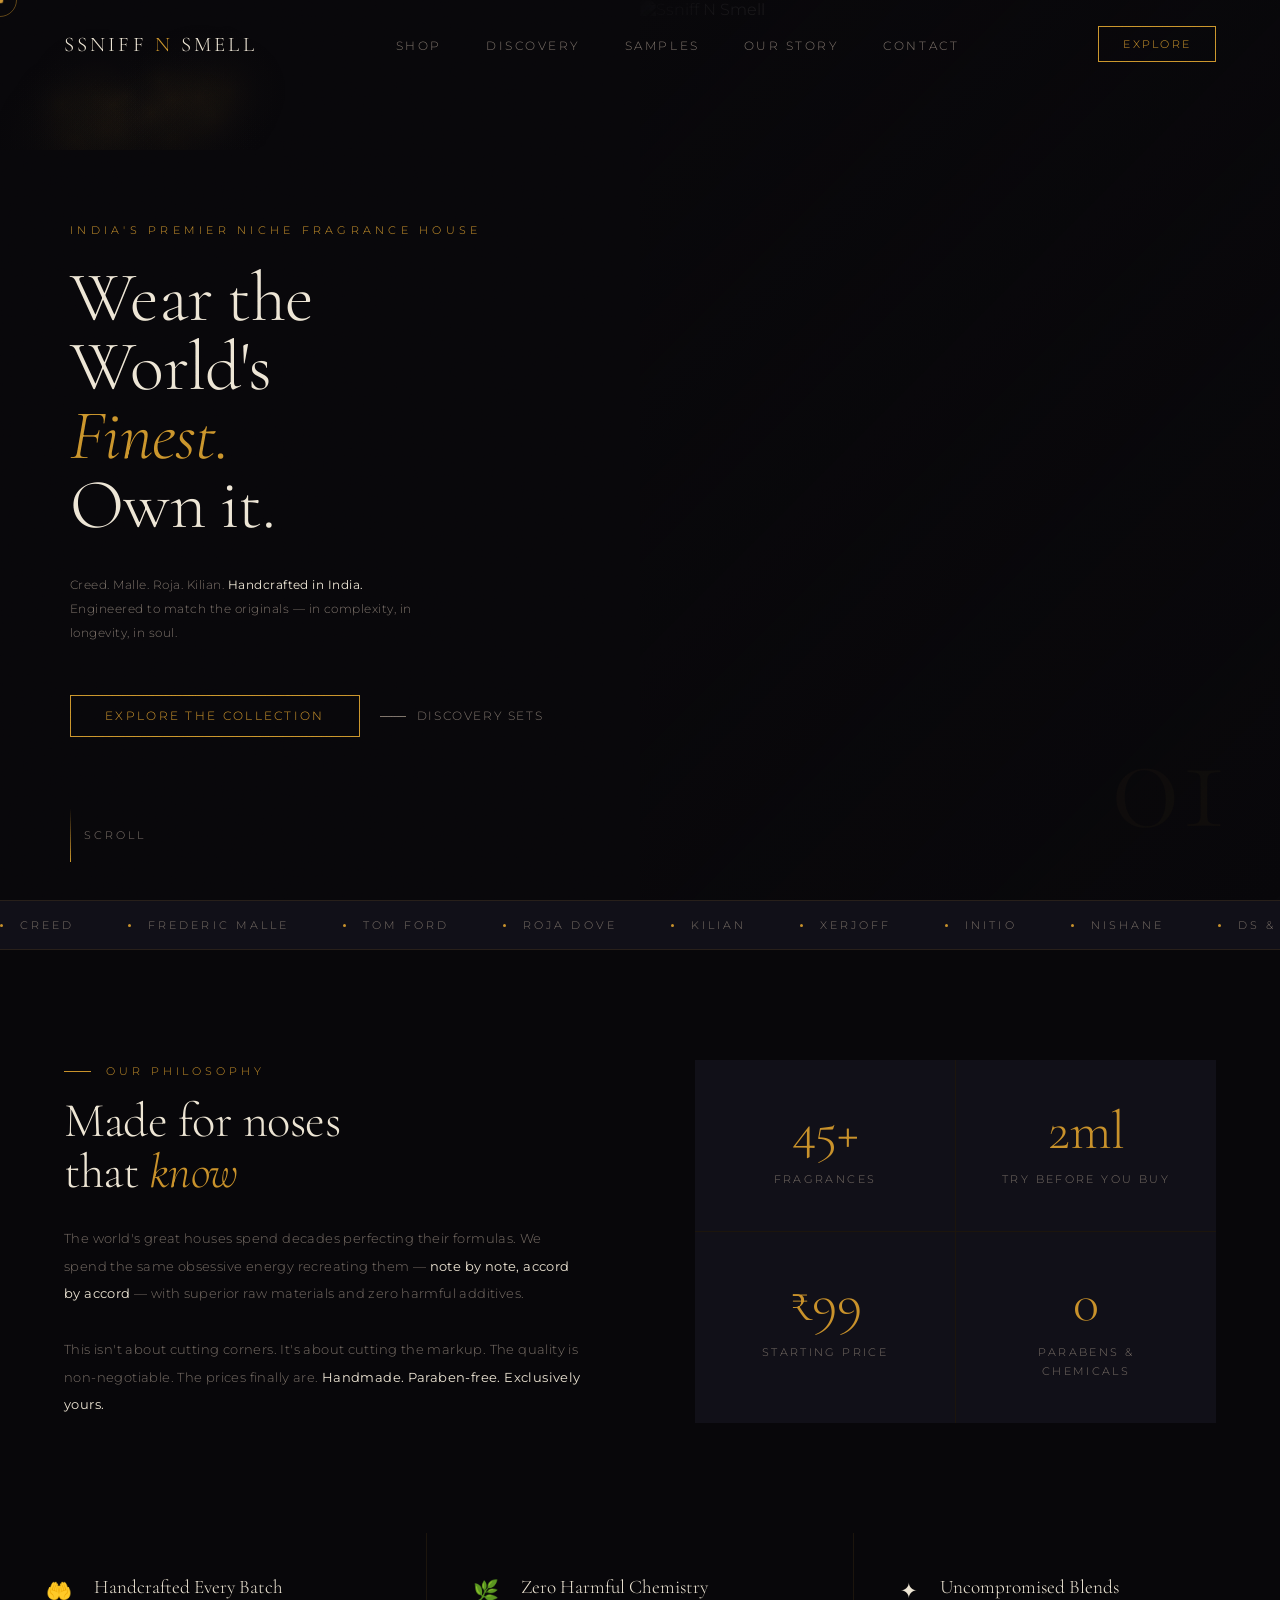
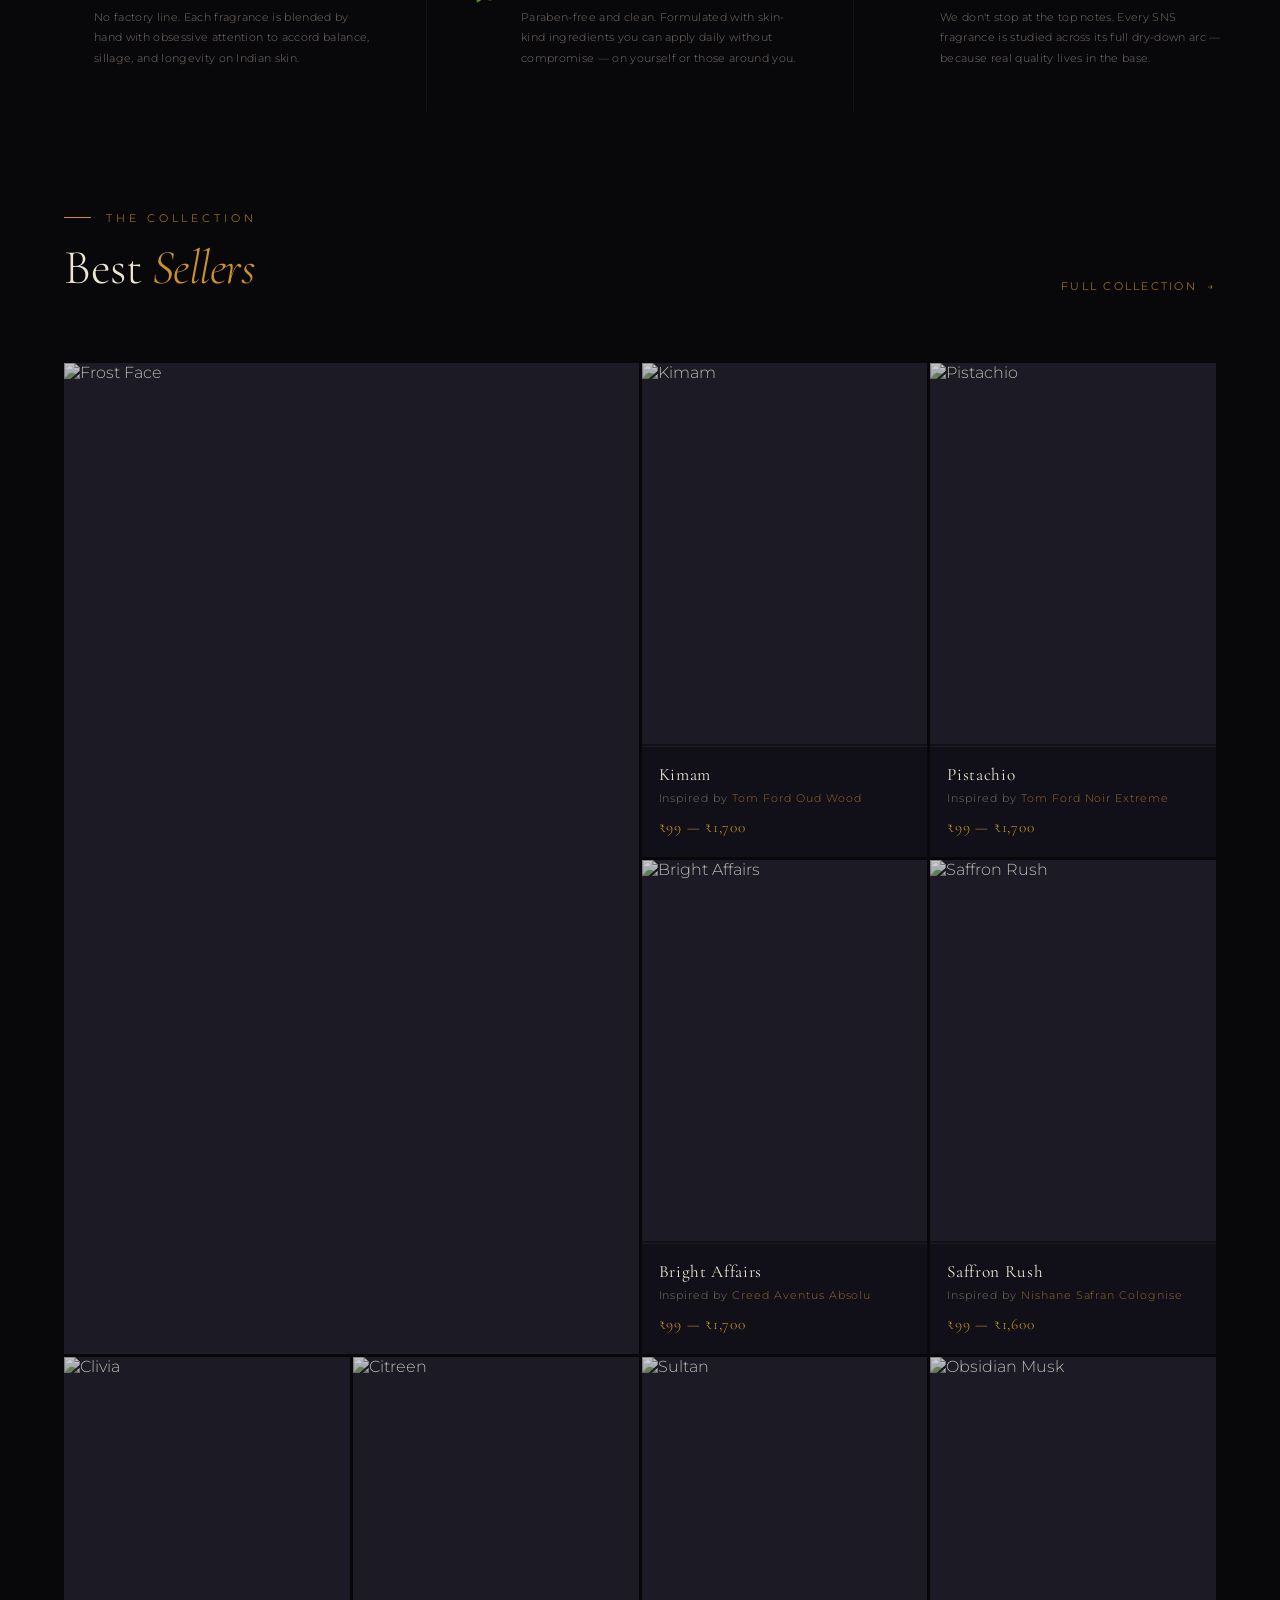
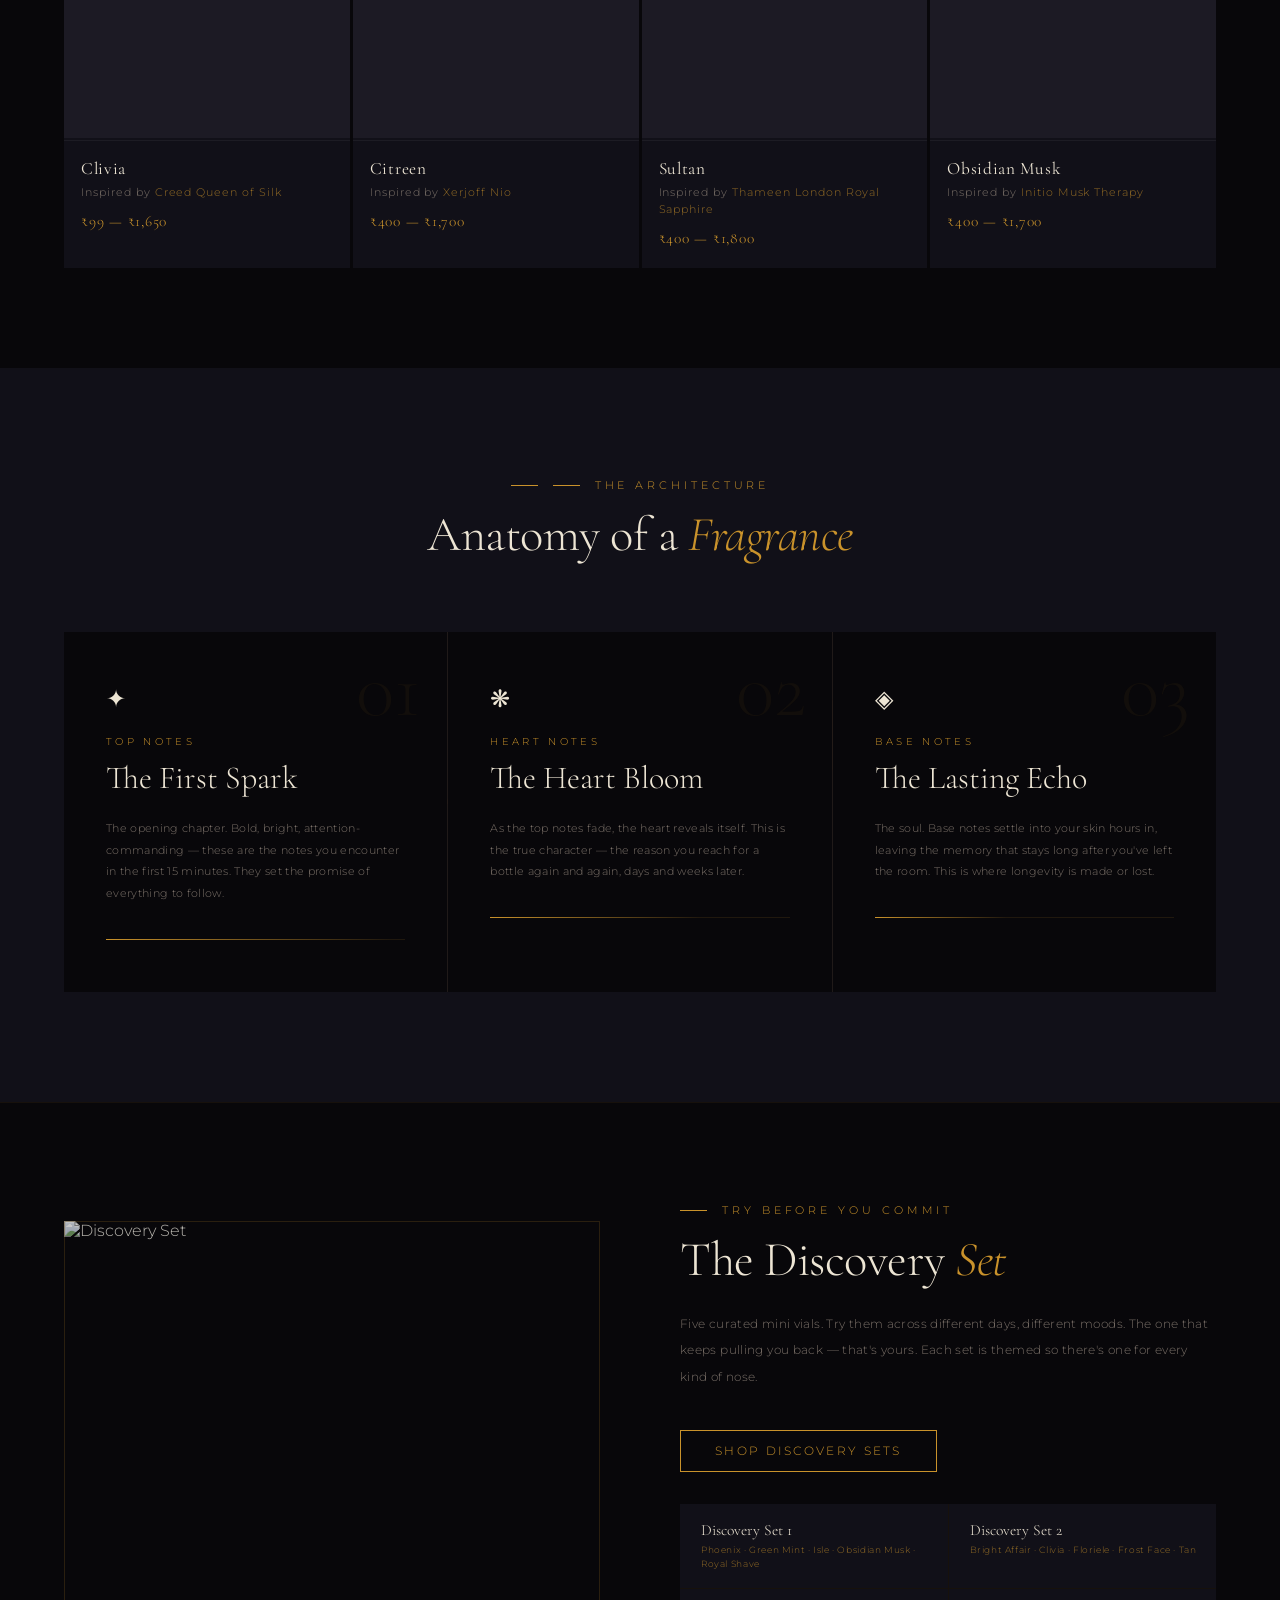
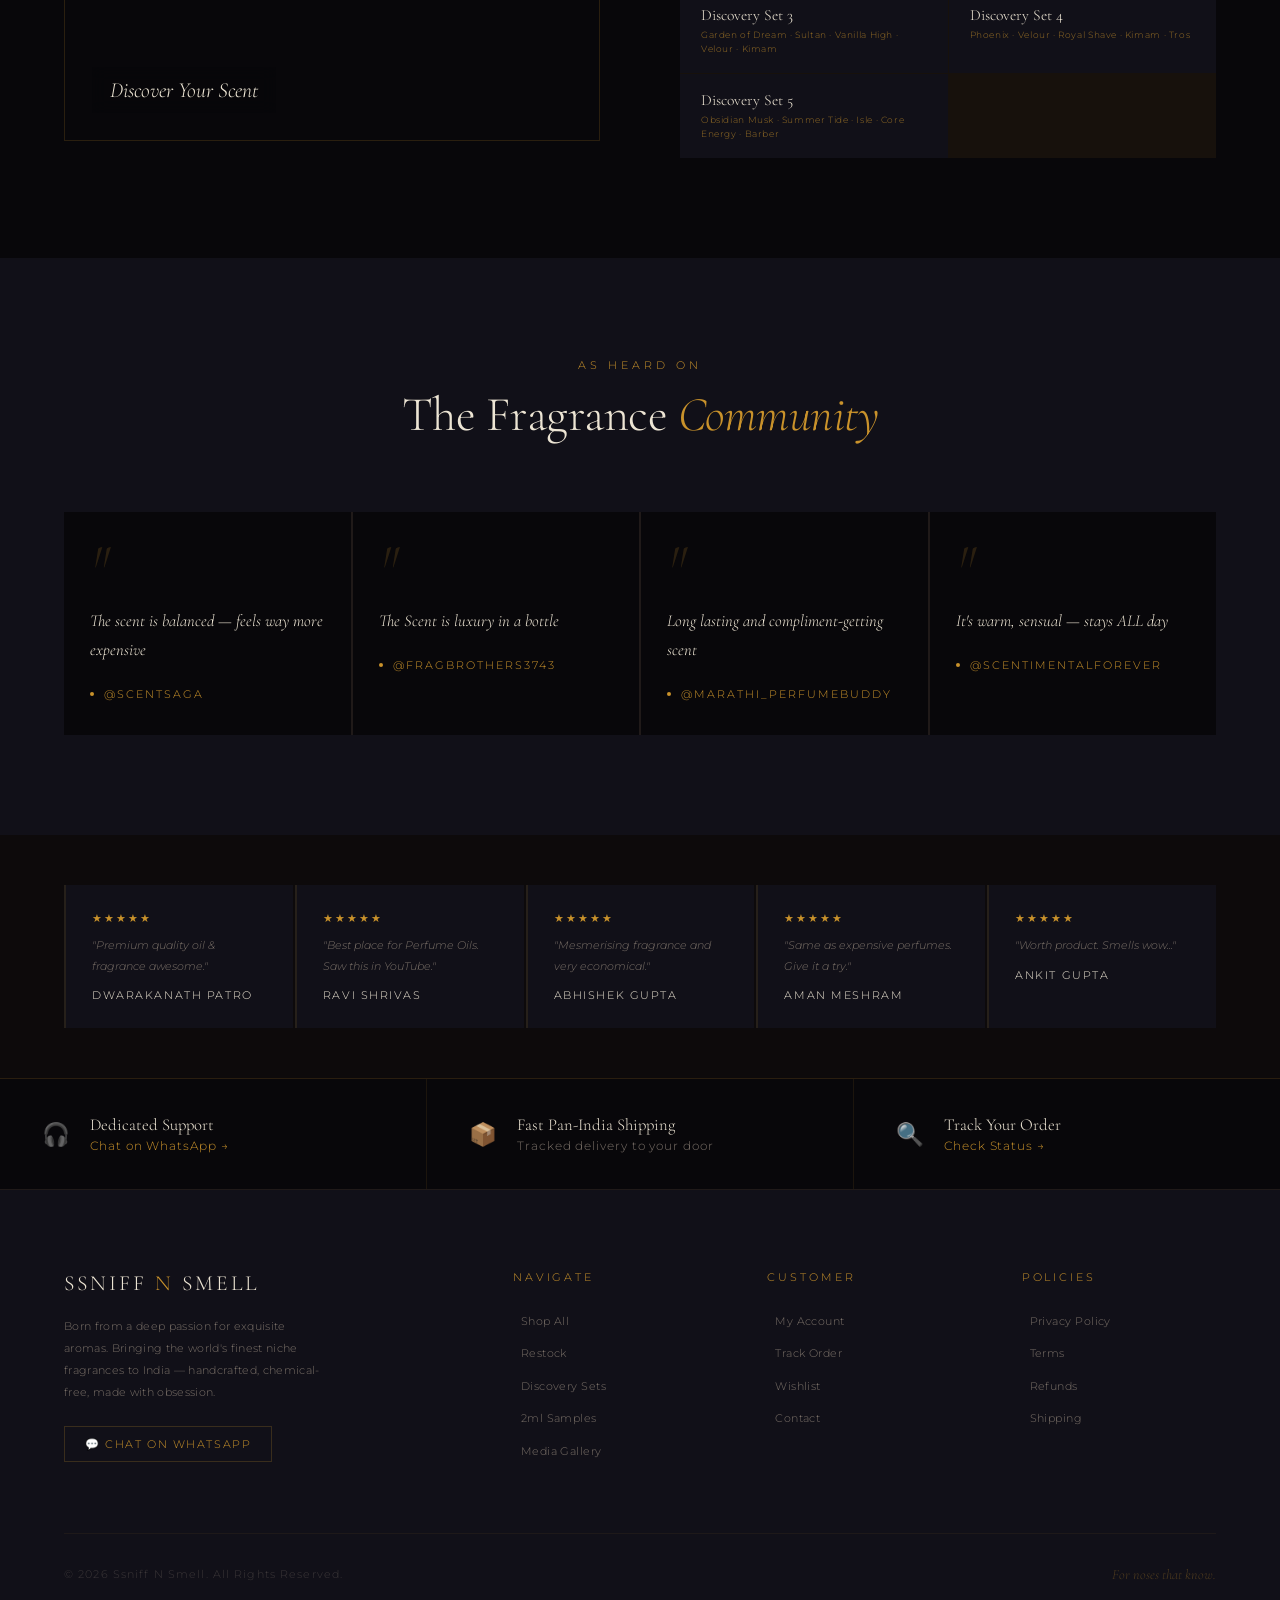
==== index.html @ f099d34a "mobile responsive fixes" ====
<!DOCTYPE html>
<html lang="en">
<head>
<meta charset="UTF-8">
<meta name="viewport" content="width=device-width, initial-scale=1.0">
<title>Ssniff N Smell — Niche Fragrance</title>
<link rel="preconnect" href="https://fonts.googleapis.com">
<link href="https://fonts.googleapis.com/css2?family=Cormorant+Garamond:ital,wght@0,300;0,400;0,600;1,300;1,400;1,600&family=Montserrat:wght@200;300;400;500&display=swap" rel="stylesheet">
<style>
:root{--ink:#08070a;--smoke:#111018;--ash:#1c1a24;--parch:#ede5d4;--dust:#7a7068;--gold:#c9922b;--goldl:#e8c46a;--goldp:#f0d890;}
*,*::before,*::after{margin:0;padding:0;box-sizing:border-box;}
html{scroll-behavior:smooth;}
body{background:var(--ink);color:var(--parch);font-family:'Montserrat',sans-serif;font-weight:300;overflow-x:hidden;cursor:none;}

/* CURSOR */
#cur{position:fixed;width:7px;height:7px;background:var(--gold);border-radius:50%;pointer-events:none;z-index:9999;transform:translate(-50%,-50%);mix-blend-mode:screen;}
#cring{position:fixed;width:34px;height:34px;border:1px solid rgba(201,146,43,.45);border-radius:50%;pointer-events:none;z-index:9998;transform:translate(-50%,-50%);transition:all .16s ease;}
#cring.h{width:56px;height:56px;border-color:var(--gold);background:rgba(201,146,43,.04);}

/* GRAIN */
body::after{content:'';position:fixed;inset:0;pointer-events:none;z-index:900;opacity:.2;mix-blend-mode:overlay;background-image:url("data:image/svg+xml,%3Csvg xmlns='http://www.w3.org/2000/svg' width='300' height='300'%3E%3Cfilter id='n'%3E%3CfeTurbulence type='fractalNoise' baseFrequency='.85' numOctaves='4' stitchTiles='stitch'/%3E%3C/filter%3E%3Crect width='300' height='300' filter='url(%23n)' opacity='1'/%3E%3C/svg%3E");}

/* SCROLL */
#sp{position:fixed;top:0;left:0;height:1px;background:linear-gradient(90deg,var(--gold),var(--goldl));z-index:300;transform-origin:left;transform:scaleX(0);}

/* NAV */
nav{position:fixed;top:0;left:0;right:0;z-index:200;padding:26px 64px;display:flex;align-items:center;justify-content:space-between;transition:all .5s;}
nav.sc{padding:16px 64px;background:rgba(8,7,10,.94);backdrop-filter:blur(16px);border-bottom:1px solid rgba(201,146,43,.1);}
.nlogo{display:flex;align-items:center;gap:14px;text-decoration:none;}
.nlogo img{width:34px;height:34px;filter:drop-shadow(0 0 8px rgba(201,146,43,.4));}
.nlogo span{font-family:'Cormorant Garamond',serif;font-size:1.3rem;font-weight:300;letter-spacing:.15em;text-transform:uppercase;color:var(--parch);}
.nlogo em{font-style:normal;color:var(--gold);}
.nlinks{display:flex;gap:44px;list-style:none;}
.nlinks a{font-size:.72rem;letter-spacing:.22em;text-transform:uppercase;color:var(--dust);text-decoration:none;transition:color .3s;position:relative;}
.nlinks a::after{content:'';position:absolute;bottom:-3px;left:0;width:0;height:1px;background:var(--gold);transition:width .3s;}
.nlinks a:hover{color:var(--parch);}
.nlinks a:hover::after{width:100%;}
.nexplore{font-size:.7rem;letter-spacing:.2em;text-transform:uppercase;background:transparent;border:1px solid var(--gold);color:var(--gold);padding:10px 24px;font-family:'Montserrat',sans-serif;cursor:none;transition:all .3s;text-decoration:none;}
.nexplore:hover{background:var(--gold);color:var(--ink);}

/* HERO */
.hero{min-height:100vh;display:grid;grid-template-columns:1fr 1fr;position:relative;overflow:hidden;}
canvas{position:absolute;inset:0;z-index:0;opacity:.5;}
.hleft{display:flex;flex-direction:column;justify-content:center;padding:160px 70px 100px;position:relative;z-index:2;}
.hseal{width:76px;height:76px;margin-bottom:38px;opacity:0;animation:fu .9s ease .2s forwards;filter:drop-shadow(0 0 18px rgba(201,146,43,.35));}
.hey{font-size:.7rem;letter-spacing:.38em;text-transform:uppercase;color:var(--gold);margin-bottom:26px;opacity:0;animation:fu .9s ease .4s forwards;}
.htitle{font-family:'Cormorant Garamond',serif;font-size:clamp(3.2rem,5.5vw,5.8rem);font-weight:300;line-height:.98;letter-spacing:-.01em;margin-bottom:34px;opacity:0;animation:fu .9s ease .6s forwards;}
.htitle em{font-style:italic;color:var(--gold);}
.hsub{font-size:.76rem;line-height:2;color:var(--dust);max-width:360px;margin-bottom:50px;letter-spacing:.04em;opacity:0;animation:fu .9s ease .8s forwards;}
.hsub strong{color:var(--parch);font-weight:400;}
.hact{display:flex;gap:20px;align-items:center;opacity:0;animation:fu .9s ease 1s forwards;}
.bp{display:inline-block;padding:13px 34px;border:1px solid var(--gold);color:var(--gold);font-size:.72rem;letter-spacing:.2em;text-transform:uppercase;text-decoration:none;font-family:'Montserrat',sans-serif;transition:all .4s;cursor:none;}
.bp:hover{background:var(--gold);color:var(--ink);}
.bg{display:inline-flex;align-items:center;gap:11px;font-size:.72rem;letter-spacing:.14em;text-transform:uppercase;color:var(--dust);text-decoration:none;transition:color .3s;cursor:none;}
.bg:hover{color:var(--parch);}
.bg .ln{display:inline-block;width:26px;height:1px;background:currentColor;transition:width .3s;}
.bg:hover .ln{width:46px;}
.hright{position:relative;overflow:hidden;}
.hright::before{content:'';position:absolute;inset:0;background:linear-gradient(135deg,var(--ink) 0%,rgba(8,7,10,.3) 60%,transparent 100%);z-index:1;}
.hright img{width:100%;height:100%;object-fit:cover;filter:saturate(.5) contrast(1.1) brightness(.85);opacity:0;animation:hi 1.4s ease .15s forwards;}
.hscroll{position:absolute;bottom:38px;left:70px;display:flex;align-items:center;gap:13px;font-size:.68rem;letter-spacing:.28em;text-transform:uppercase;color:var(--dust);opacity:0;animation:fu .9s ease 1.3s forwards;z-index:3;}
.sln{width:1px;height:54px;background:linear-gradient(to bottom,transparent,var(--gold));animation:pl 2.2s ease-in-out infinite;}
.hnum{position:absolute;bottom:48px;right:52px;font-family:'Cormorant Garamond',serif;font-size:9rem;font-weight:300;color:rgba(201,146,43,.04);z-index:0;line-height:1;pointer-events:none;}
@keyframes fu{from{opacity:0;transform:translateY(22px)}to{opacity:1;transform:none}}
@keyframes hi{from{opacity:0;transform:scale(1.07)}to{opacity:1;transform:scale(1)}}
@keyframes pl{0%,100%{opacity:.3}50%{opacity:1}}

/* MARQUEE */
.mq{padding:17px 0;border-top:1px solid rgba(201,146,43,.12);border-bottom:1px solid rgba(201,146,43,.12);overflow:hidden;background:var(--smoke);}
.mqt{display:flex;gap:54px;animation:mqr 25s linear infinite;white-space:nowrap;}
.mqi{display:flex;align-items:center;gap:17px;font-size:.68rem;letter-spacing:.28em;text-transform:uppercase;color:var(--dust);flex-shrink:0;}
.mqd{width:3px;height:3px;background:var(--gold);border-radius:50%;}
@keyframes mqr{from{transform:translateX(0)}to{transform:translateX(-50%)}}

/* SECTION */
.slbl{font-size:.68rem;letter-spacing:.36em;text-transform:uppercase;color:var(--gold);margin-bottom:17px;display:flex;align-items:center;gap:15px;}
.slbl::before{content:'';display:block;width:27px;height:1px;background:var(--gold);}
.stit{font-family:'Cormorant Garamond',serif;font-size:clamp(2rem,3.8vw,3.4rem);font-weight:300;line-height:1.05;letter-spacing:-.01em;}
.stit em{font-style:italic;color:var(--gold);}

/* PHILOSOPHY */
.phil{padding:110px 64px;display:grid;grid-template-columns:1fr 1fr;gap:110px;align-items:center;}
.phil p{font-size:.82rem;line-height:2.1;color:var(--dust);margin-top:28px;letter-spacing:.03em;}
.phil p strong{color:var(--parch);font-weight:400;}
.sgrid{display:grid;grid-template-columns:1fr 1fr;gap:1px;background:rgba(201,146,43,.1);}
.sb{background:var(--smoke);padding:44px 36px;text-align:center;}
.sn{font-family:'Cormorant Garamond',serif;font-size:3.4rem;font-weight:300;color:var(--gold);display:block;line-height:1;margin-bottom:10px;}
.sl{font-size:.68rem;letter-spacing:.22em;text-transform:uppercase;color:var(--dust);}

/* FEATURES */
.feats{display:grid;grid-template-columns:repeat(3,1fr);gap:1px;background:rgba(201,146,43,.1);}
.ft{background:var(--ink);padding:42px 46px;display:flex;align-items:flex-start;gap:22px;}
.ftico{font-size:1.3rem;flex-shrink:0;margin-top:3px;}
.fttl{font-family:'Cormorant Garamond',serif;font-size:1.2rem;font-weight:300;margin-bottom:8px;}
.ftds{font-size:.68rem;line-height:1.9;color:var(--dust);letter-spacing:.03em;}

/* PRODUCTS */
.prods{padding:100px 64px;}
.phdr{display:flex;justify-content:space-between;align-items:flex-end;margin-bottom:70px;}
.va{font-size:.7rem;letter-spacing:.2em;text-transform:uppercase;color:var(--gold);text-decoration:none;display:flex;align-items:center;gap:10px;transition:gap .3s;}
.va:hover{gap:20px;}
.va::after{content:'→';}

/* 3D CARD GRID */
.pgrid{display:grid;grid-template-columns:repeat(4,1fr);gap:3px;perspective:1400px;}
.pc{position:relative;background:var(--smoke);overflow:hidden;cursor:none;transform-style:preserve-3d;transition:transform .5s cubic-bezier(.25,.46,.45,.94),box-shadow .5s;}
.pc:hover{box-shadow:0 28px 75px rgba(0,0,0,.7),0 0 36px rgba(201,146,43,.1);z-index:10;}
.pc[data-a="cold"]{--ac:#8fb8d4;}
.pc[data-a="fire"]{--ac:#e87a3a;}
.pc[data-a="earth"]{--ac:#a07850;}
.pc[data-a="citrus"]{--ac:#c8d850;}
.pc[data-a="floral"]{--ac:#d4789e;}
.pc[data-a="spice"]{--ac:#c04040;}
.pc[data-a="regal"]{--ac:#7060d0;}
.pc[data-a="musk"]{--ac:#e0d8c8;}
.pc[data-a="gold"]{--ac:var(--gold);}
.pimg{position:relative;overflow:hidden;background:var(--ash);}
.pimg img{width:100%;height:100%;object-fit:cover;transition:transform .7s cubic-bezier(.25,.46,.45,.94),filter .5s;filter:saturate(.45) brightness(.8);}
.pc:hover .pimg img{transform:scale(1.09);filter:saturate(.88) brightness(1.02);}
.pglow{position:absolute;inset:0;pointer-events:none;z-index:1;background:radial-gradient(ellipse 60% 80% at 50% 110%,color-mix(in srgb,var(--ac,var(--gold)) 22%,transparent),transparent 70%);opacity:0;transition:opacity .5s;}
.pc:hover .pglow{opacity:1;}
.pov{position:absolute;inset:0;z-index:2;background:linear-gradient(to top,rgba(8,7,10,.96) 0%,rgba(8,7,10,.35) 50%,transparent 100%);opacity:0;transition:opacity .45s;display:flex;flex-direction:column;justify-content:flex-end;padding:20px;gap:11px;}
.pc:hover .pov{opacity:1;}
.ptag{font-size:.5rem;letter-spacing:.22em;text-transform:uppercase;color:var(--ac,var(--gold));padding:5px 10px;border:1px solid rgba(255,255,255,.15);align-self:flex-start;}
.pbtn{display:block;padding:10px 16px;border:1px solid var(--ac,var(--gold));color:var(--ac,var(--gold));font-size:.67rem;letter-spacing:.16em;text-transform:uppercase;text-align:center;font-family:'Montserrat',sans-serif;transition:all .3s;cursor:none;background:none;width:100%;}
.pbtn:hover{background:var(--ac,var(--gold));color:var(--ink);}
.pbar{height:2px;background:linear-gradient(90deg,var(--ac,var(--gold)),transparent);transform:scaleX(0);transform-origin:left;transition:transform .5s cubic-bezier(.25,.46,.45,.94);}
.pc:hover .pbar{transform:scaleX(1);}
.pinf{padding:17px 17px 21px;border-top:1px solid rgba(255,255,255,.05);}
.pname{font-family:'Cormorant Garamond',serif;font-size:1.08rem;font-weight:400;letter-spacing:.04em;margin-bottom:5px;transition:color .3s;}
.pc:hover .pname{color:var(--goldl);}
.pins{font-size:.67rem;letter-spacing:.09em;color:var(--dust);margin-bottom:11px;line-height:1.6;}
.pins span{color:rgba(201,146,43,.7);}
.pprc{font-family:'Cormorant Garamond',serif;font-size:.96rem;color:var(--gold);letter-spacing:.05em;}
.pc.feat{grid-column:span 2;grid-row:span 2;}
.pc.feat .pimg{aspect-ratio:unset;height:100%;min-height:560px;}
.pc.feat .pname{font-size:1.5rem;}
.pc:not(.feat) .pimg{aspect-ratio:3/4;}

/* SCENT */
.scent{padding:110px 64px;background:var(--smoke);position:relative;overflow:hidden;}
.scbg{position:absolute;top:50%;left:50%;transform:translate(-50%,-50%);font-family:'Cormorant Garamond',serif;font-size:17vw;font-weight:300;color:rgba(201,146,43,.022);pointer-events:none;white-space:nowrap;letter-spacing:-.05em;}
.scgrid{display:grid;grid-template-columns:repeat(3,1fr);gap:1px;margin-top:72px;background:rgba(201,146,43,.08);}
.scc{background:var(--ink);padding:52px 42px;position:relative;overflow:hidden;transition:background .4s;}
.scc:hover{background:rgba(20,18,28,.85);}
.scnum{font-family:'Cormorant Garamond',serif;font-size:5rem;font-weight:300;color:rgba(201,146,43,.055);position:absolute;top:18px;right:26px;line-height:1;pointer-events:none;transition:color .4s;}
.scc:hover .scnum{color:rgba(201,146,43,.13);}
.scico{font-size:1.5rem;margin-bottom:22px;display:block;}
.sclbl{font-size:.65rem;letter-spacing:.32em;text-transform:uppercase;color:var(--gold);margin-bottom:12px;display:block;}
.scnm{font-family:'Cormorant Garamond',serif;font-size:2rem;font-weight:300;margin-bottom:22px;line-height:1.1;}
.scds{font-size:.7rem;line-height:1.95;color:var(--dust);letter-spacing:.03em;}
.scbar{margin-top:34px;height:1px;background:rgba(201,146,43,.12);position:relative;overflow:hidden;}
.scbf{position:absolute;top:0;left:0;height:100%;background:linear-gradient(90deg,var(--gold),transparent);width:0;transition:width 1.3s cubic-bezier(.25,.46,.45,.94);}
.scc.vis .scbf{width:var(--w,70%);}

/* DISCOVERY */
.disc{padding:100px 64px;display:grid;grid-template-columns:1fr 1fr;gap:80px;align-items:center;border-top:1px solid rgba(201,146,43,.08);}
.dv{position:relative;height:520px;overflow:hidden;}
.dv img{width:100%;height:100%;object-fit:cover;filter:saturate(.5) brightness(.78);transition:filter .6s;}
.dv:hover img{filter:saturate(.72) brightness(.9);}
.dv::after{content:'';position:absolute;inset:0;border:1px solid rgba(201,146,43,.18);pointer-events:none;}
.dlbl{position:absolute;bottom:28px;left:28px;font-family:'Cormorant Garamond',serif;font-size:1.35rem;font-style:italic;color:var(--parch);background:rgba(8,7,10,.72);padding:10px 18px;backdrop-filter:blur(8px);}
.dt p{font-size:.78rem;line-height:2.1;color:var(--dust);margin:26px 0 40px;letter-spacing:.03em;}
.setgrid{display:grid;grid-template-columns:1fr 1fr;gap:1px;margin-top:32px;background:rgba(201,146,43,.08);}
.si{background:var(--smoke);padding:17px 19px;border-left:2px solid transparent;transition:all .3s;cursor:none;}
.si:hover{border-left-color:var(--gold);background:var(--ash);}
.sinm{font-family:'Cormorant Garamond',serif;font-size:.97rem;margin-bottom:4px;}
.sils{font-size:.55rem;letter-spacing:.07em;color:var(--gold);opacity:.72;line-height:1.6;}

/* TESTI */
.tsti{padding:100px 64px;background:var(--smoke);}
.tshd{text-align:center;margin-bottom:72px;}
.tshd .slbl{justify-content:center;}
.tshd .slbl::before{display:none;}
.tgrid{display:grid;grid-template-columns:repeat(4,1fr);gap:2px;background:rgba(201,146,43,.08);}
.tc{background:var(--ink);padding:34px 26px;transition:background .3s;}
.tc:hover{background:rgba(16,14,22,.95);}
.tqm{font-family:'Cormorant Garamond',serif;font-size:3.8rem;color:rgba(201,146,43,.18);line-height:.7;margin-bottom:18px;display:block;font-style:italic;}
.ttxt{font-family:'Cormorant Garamond',serif;font-size:1.04rem;font-style:italic;line-height:1.75;color:var(--parch);margin-bottom:22px;}
.tau{display:flex;align-items:center;gap:10px;}
.tdot{width:4px;height:4px;background:var(--gold);border-radius:50%;flex-shrink:0;}
.tnm{font-size:.7rem;letter-spacing:.18em;text-transform:uppercase;color:var(--gold);}

/* REVIEWS */
.revs{padding:50px 64px;display:flex;gap:2px;flex-wrap:wrap;background:rgba(201,146,43,.025);}
.rc{flex:1;min-width:175px;background:var(--smoke);padding:26px;border-left:2px solid rgba(201,146,43,.12);transition:border-color .3s;}
.rc:hover{border-left-color:var(--gold);}
.rstars{color:var(--gold);font-size:.68rem;margin-bottom:10px;letter-spacing:2px;}
.rtxt{font-size:.7rem;line-height:1.85;color:var(--dust);font-style:italic;margin-bottom:12px;}
.rnm{font-size:.7rem;letter-spacing:.14em;text-transform:uppercase;color:var(--parch);}

/* SERVICES */
.svcs{display:grid;grid-template-columns:repeat(3,1fr);gap:1px;background:rgba(201,146,43,.1);border-top:1px solid rgba(201,146,43,.08);}
.svi{background:var(--ink);padding:36px 42px;display:flex;align-items:center;gap:20px;}
.svico{font-size:1.4rem;opacity:.85;}
.svtl{font-family:'Cormorant Garamond',serif;font-size:1.04rem;margin-bottom:4px;}
.svsb{font-size:.72rem;color:var(--dust);letter-spacing:.08em;}
.svsb a{color:var(--gold);text-decoration:none;}
.svsb a:hover{text-decoration:underline;}

/* FOOTER */
footer{padding:80px 64px 40px;background:var(--smoke);border-top:1px solid rgba(201,146,43,.08);}
.ftop{display:grid;grid-template-columns:2fr 1fr 1fr 1fr;gap:60px;margin-bottom:64px;}
.fbl{display:flex;align-items:center;gap:13px;margin-bottom:20px;}
.fbl img{width:42px;height:42px;filter:drop-shadow(0 0 10px rgba(201,146,43,.3));}
.fbn{font-family:'Cormorant Garamond',serif;font-size:1.35rem;font-weight:300;letter-spacing:.14em;text-transform:uppercase;color:var(--parch);}
.fbn em{font-style:normal;color:var(--gold);}
.fbp{font-size:.7rem;line-height:1.95;color:var(--dust);max-width:265px;letter-spacing:.03em;margin-bottom:22px;}
.fwa{display:inline-flex;align-items:center;gap:10px;padding:10px 20px;border:1px solid rgba(201,146,43,.22);color:var(--gold);font-size:.7rem;letter-spacing:.14em;text-transform:uppercase;text-decoration:none;transition:all .3s;}
.fwa:hover{background:rgba(201,146,43,.07);border-color:var(--gold);}
.fct{font-size:.7rem;letter-spacing:.26em;text-transform:uppercase;color:var(--gold);margin-bottom:22px;}
.fls{list-style:none;}
.fls li{margin-bottom:11px;}
.fls a{font-size:.7rem;color:var(--dust);text-decoration:none;letter-spacing:.04em;transition:color .3s;display:inline-flex;align-items:center;gap:8px;}
.fls a:hover{color:var(--parch);}
.fls a::before{content:'';width:0;height:1px;background:var(--gold);transition:width .3s;flex-shrink:0;}
.fls a:hover::before{width:12px;}
.fbot{display:flex;justify-content:space-between;align-items:center;padding-top:32px;border-top:1px solid rgba(201,146,43,.07);}
.fcp{font-size:.7rem;color:rgba(122,112,104,.4);letter-spacing:.1em;}
.ftag{font-family:'Cormorant Garamond',serif;font-size:.88rem;font-style:italic;color:rgba(201,146,43,.32);}

/* DETAIL */
.dpanel{display:none;position:fixed;inset:0;background:var(--ink);z-index:500;overflow-y:auto;padding:120px 64px 80px;}
.dpanel.open{display:block;animation:si .5s cubic-bezier(.25,.46,.45,.94);}
@keyframes si{from{opacity:0;transform:translateY(36px)}to{opacity:1;transform:none}}
.dback{display:inline-flex;align-items:center;gap:12px;font-size:.7rem;letter-spacing:.2em;text-transform:uppercase;color:var(--dust);background:none;border:none;font-family:'Montserrat',sans-serif;cursor:none;transition:color .3s;margin-bottom:60px;}
.dback:hover{color:var(--parch);}
.dback span{transition:transform .3s;display:inline-block;}
.dback:hover span{transform:translateX(-6px);}
.dlay{display:grid;grid-template-columns:1fr 1fr;gap:100px;align-items:start;}
.diz{position:sticky;top:100px;}
.diw{position:relative;overflow:hidden;background:var(--ash);}
.diw img{width:100%;aspect-ratio:3/4;object-fit:cover;filter:saturate(.65) contrast(1.05);transition:transform .6s;}
.diw:hover img{transform:scale(1.04);}
.diw::after{content:'';position:absolute;inset:0;border:1px solid rgba(201,146,43,.12);pointer-events:none;}
.dglow{position:absolute;bottom:-30%;left:50%;transform:translateX(-50%);width:80%;height:50%;border-radius:50%;filter:blur(30px);pointer-events:none;z-index:0;}
.dcat{font-size:.67rem;letter-spacing:.3em;text-transform:uppercase;color:var(--gold);margin-bottom:14px;}
.dnm{font-family:'Cormorant Garamond',serif;font-size:clamp(2.4rem,4vw,3.8rem);font-weight:300;line-height:.97;letter-spacing:-.01em;margin-bottom:10px;}
.dins{font-size:.68rem;color:var(--dust);letter-spacing:.1em;margin-bottom:34px;padding-bottom:34px;border-bottom:1px solid rgba(201,146,43,.09);}
.dins strong{color:rgba(201,146,43,.8);font-weight:400;}
.ddesc{font-size:.8rem;line-height:2.1;color:var(--dust);letter-spacing:.03em;margin-bottom:42px;}
.szlbl{font-size:.7rem;letter-spacing:.2em;text-transform:uppercase;color:var(--dust);margin-bottom:14px;display:block;}
.szs{display:flex;gap:10px;flex-wrap:wrap;margin-bottom:40px;}
.sz{padding:10px 20px;border:1px solid rgba(201,146,43,.18);background:transparent;color:var(--parch);font-family:'Montserrat',sans-serif;font-size:.62rem;letter-spacing:.08em;cursor:none;transition:all .3s;display:flex;flex-direction:column;align-items:center;gap:4px;}
.sz .szp{font-family:'Cormorant Garamond',serif;font-size:.9rem;color:var(--gold);}
.sz.on,.sz:hover{border-color:var(--gold);background:rgba(201,146,43,.07);}
.dcta{display:flex;gap:12px;}
.bbuy{flex:1;padding:15px 28px;background:var(--gold);border:none;color:var(--ink);font-family:'Montserrat',sans-serif;font-size:.72rem;font-weight:500;letter-spacing:.2em;text-transform:uppercase;cursor:none;transition:all .3s;text-decoration:none;display:flex;align-items:center;justify-content:center;}
.bbuy:hover{background:var(--goldl);}
.bwl{padding:15px 18px;border:1px solid rgba(201,146,43,.22);background:transparent;color:var(--gold);cursor:none;font-size:1rem;transition:all .3s;}
.bwl:hover{border-color:var(--gold);background:rgba(201,146,43,.07);}
.dnotes{margin-top:56px;padding-top:44px;border-top:1px solid rgba(201,146,43,.09);}
.dntl{font-family:'Cormorant Garamond',serif;font-size:1.3rem;font-weight:300;margin-bottom:26px;}
.ngrid{display:grid;grid-template-columns:repeat(3,1fr);gap:1px;background:rgba(201,146,43,.06);}
.ni{background:var(--smoke);padding:20px 18px;text-align:center;}
.nit{font-size:.5rem;letter-spacing:.26em;text-transform:uppercase;color:var(--gold);margin-bottom:7px;display:block;}
.niv{font-family:'Cormorant Garamond',serif;font-size:.92rem;font-style:italic;color:var(--dust);line-height:1.6;}

/* REVEAL */
.rv{opacity:0;transform:translateY(28px);transition:opacity .8s ease,transform .8s ease;}
.rv.vis{opacity:1;transform:none;}
.rvl{opacity:0;transform:translateX(-28px);transition:opacity .8s ease,transform .8s ease;}
.rvl.vis{opacity:1;transform:none;}
.rvr{opacity:0;transform:translateX(28px);transition:opacity .8s ease,transform .8s ease;}
.rvr.vis{opacity:1;transform:none;}
.stg>*{opacity:0;transform:translateY(17px);transition:opacity .6s ease,transform .6s ease;}
.stg.vis>*:nth-child(1){opacity:1;transform:none;transition-delay:0s}
.stg.vis>*:nth-child(2){opacity:1;transform:none;transition-delay:.08s}
.stg.vis>*:nth-child(3){opacity:1;transform:none;transition-delay:.16s}
.stg.vis>*:nth-child(4){opacity:1;transform:none;transition-delay:.24s}
.stg.vis>*:nth-child(5){opacity:1;transform:none;transition-delay:.32s}
.stg.vis>*:nth-child(6){opacity:1;transform:none;transition-delay:.4s}
.stg.vis>*:nth-child(7){opacity:1;transform:none;transition-delay:.48s}
.stg.vis>*:nth-child(8){opacity:1;transform:none;transition-delay:.56s}
.stg.vis>*:nth-child(9){opacity:1;transform:none;transition-delay:.64s}

@media(max-width:900px){
  nav{padding:18px 24px}nav.sc{padding:14px 24px}
  .nlinks{display:none}
  .nexplore{font-size:.62rem;padding:9px 18px}
  .hero{grid-template-columns:1fr;min-height:100svh}
  .hright{position:absolute;inset:0;opacity:.18}
  .hleft{padding:120px 24px 80px;z-index:2}
  #c{opacity:.3}
  .htitle{font-size:clamp(2.6rem,10vw,4rem);line-height:1.0}
  .hsub{font-size:.78rem;max-width:100%}
  .hseal{width:54px;height:54px}
  .hnum{display:none}
  .hscroll{left:24px}
  .phil,.disc{grid-template-columns:1fr;gap:48px;padding:60px 24px}
  .sgrid{grid-template-columns:1fr 1fr}
  .feats,.scgrid,.tgrid{grid-template-columns:1fr}
  .pgrid{grid-template-columns:1fr 1fr}
  .pc.feat{grid-column:span 2}
  .pc.feat .pimg{min-height:380px}
  .pname{font-size:1rem}
  .prods,.scent,.tsti,.revs,.svcs{padding:60px 24px}
  .svcs{grid-template-columns:1fr}
  .ftop{grid-template-columns:1fr 1fr;gap:36px}
  footer{padding:55px 24px 28px}
  .dlay{grid-template-columns:1fr;gap:36px}
  .dpanel{padding:80px 20px 60px}
  .diz{position:static}
  .ngrid{grid-template-columns:1fr 1fr}
  .dnm{font-size:2rem}
  .szs{gap:8px}
  .sz{padding:10px 14px;font-size:.62rem}
  .dcta{flex-direction:column}
  .bbuy{padding:16px}
  .revs{flex-direction:column}
  .rc{min-width:100%}
  .tgrid{gap:2px}
}
@media(max-width:480px){
  .htitle{font-size:2.4rem}
  .pgrid{grid-template-columns:1fr}
  .pc.feat{grid-column:span 1}
  .sgrid{grid-template-columns:1fr 1fr}
  .ftop{grid-template-columns:1fr}
  .ngrid{grid-template-columns:1fr}
}
</style>
</head>
<body>

<div id="cur"></div>
<div id="cring"></div>
<div id="sp"></div>

<!-- NAV -->
<nav id="nav">
  <a href="#" class="nlogo" >
    <img src="https://ssniffnsmell.com/wp-content/uploads/2026/01/site_icon.svg" alt="SNS" onerror="this.style.display='none'">
    <span>Ssniff <em>N</em> Smell</span>
  </a>
  <ul class="nlinks">
    <li><a href="shop.html">Shop</a></li>
    <li><a href="discovery.html">Discovery</a></li>
    <li><a href="samples.html">Samples</a></li>
    <li><a href="about.html">Our Story</a></li>
    <li><a href="contact.html">Contact</a></li>
  </ul>
  <a href="shop.html" class="nexplore">Explore</a>
</nav>

<!-- HERO -->
<section class="hero">
  <canvas id="c"></canvas>
  <div class="hleft">
    <img src="https://ssniffnsmell.com/wp-content/uploads/2026/01/site_icon.svg" alt="Ssniff N Smell" class="hseal" onerror="this.style.display='none'">
    <p class="hey">India's Premier Niche Fragrance House</p>
    <h1 class="htitle">Wear the<br>World's<br><em>Finest.</em><br>Own it.</h1>
    <p class="hsub">Creed. Malle. Roja. Kilian. <strong>Handcrafted in India.</strong><br>Engineered to match the originals — in complexity, in longevity, in soul.</p>
    <div class="hact">
      <a href="shop.html" class="bp">Explore the Collection</a>
      <a href="discovery.html" class="bg"><span class="ln"></span>Discovery Sets</a>
    </div>
  </div>
  <div class="hright">
    <img src="https://ssniffnsmell.com/wp-content/uploads/2026/02/banner1.png" alt="Ssniff N Smell">
    <div class="hnum">01</div>
  </div>
  <div class="hscroll"><div class="sln"></div>Scroll</div>
</section>

<!-- MARQUEE -->
<div class="mq"><div class="mqt">
  <div class="mqi"><div class="mqd"></div>Creed</div><div class="mqi"><div class="mqd"></div>Frederic Malle</div><div class="mqi"><div class="mqd"></div>Tom Ford</div><div class="mqi"><div class="mqd"></div>Roja Dove</div><div class="mqi"><div class="mqd"></div>Kilian</div><div class="mqi"><div class="mqd"></div>Xerjoff</div><div class="mqi"><div class="mqd"></div>Initio</div><div class="mqi"><div class="mqd"></div>Nishane</div><div class="mqi"><div class="mqd"></div>DS &amp; Durga</div><div class="mqi"><div class="mqd"></div>Maison Crivelli</div><div class="mqi"><div class="mqd"></div>Thameen London</div><div class="mqi"><div class="mqd"></div>Fugazzi</div>
  <div class="mqi"><div class="mqd"></div>Creed</div><div class="mqi"><div class="mqd"></div>Frederic Malle</div><div class="mqi"><div class="mqd"></div>Tom Ford</div><div class="mqi"><div class="mqd"></div>Roja Dove</div><div class="mqi"><div class="mqd"></div>Kilian</div><div class="mqi"><div class="mqd"></div>Xerjoff</div><div class="mqi"><div class="mqd"></div>Initio</div><div class="mqi"><div class="mqd"></div>Nishane</div><div class="mqi"><div class="mqd"></div>DS &amp; Durga</div><div class="mqi"><div class="mqd"></div>Maison Crivelli</div><div class="mqi"><div class="mqd"></div>Thameen London</div><div class="mqi"><div class="mqd"></div>Fugazzi</div>
</div></div>

<!-- PHILOSOPHY -->
<section class="phil" id="story">
  <div class="rvl">
    <div class="slbl">Our Philosophy</div>
    <h2 class="stit">Made for noses<br>that <em>know</em></h2>
    <p>The world's great houses spend decades perfecting their formulas. We spend the same obsessive energy recreating them — <strong>note by note, accord by accord</strong> — with superior raw materials and zero harmful additives.</p>
    <p>This isn't about cutting corners. It's about cutting the markup. The quality is non-negotiable. The prices finally are. <strong>Handmade. Paraben-free. Exclusively yours.</strong></p>
  </div>
  <div class="sgrid stg rvr">
    <div class="sb"><span class="sn">45+</span><span class="sl">Fragrances</span></div>
    <div class="sb"><span class="sn">2ml</span><span class="sl">Try Before You Buy</span></div>
    <div class="sb"><span class="sn">₹99</span><span class="sl">Starting Price</span></div>
    <div class="sb"><span class="sn">0</span><span class="sl">Parabens &amp; Chemicals</span></div>
  </div>
</section>

<!-- FEATURES -->
<div class="feats stg rv">
  <div class="ft"><div class="ftico">🤲</div><div><div class="fttl">Handcrafted Every Batch</div><p class="ftds">No factory line. Each fragrance is blended by hand with obsessive attention to accord balance, sillage, and longevity on Indian skin.</p></div></div>
  <div class="ft"><div class="ftico">🌿</div><div><div class="fttl">Zero Harmful Chemistry</div><p class="ftds">Paraben-free and clean. Formulated with skin-kind ingredients you can apply daily without compromise — on yourself or those around you.</p></div></div>
  <div class="ft"><div class="ftico">✦</div><div><div class="fttl">Uncompromised Blends</div><p class="ftds">We don't stop at the top notes. Every SNS fragrance is studied across its full dry-down arc — because real quality lives in the base.</p></div></div>
</div>

<!-- PRODUCTS -->
<section class="prods" id="coll">
  <div class="phdr rv">
    <div><div class="slbl">The Collection</div><h2 class="stit">Best <em>Sellers</em></h2></div>
    <a href="shop.html" class="va">Full Collection</a>
  </div>
  <div class="pgrid stg">

    <div class="pc feat" data-a="cold" onclick="openDetail('frost-face')">
      <div class="pimg"><img src="https://ssniffnsmell.com/wp-content/uploads/2026/01/frost-face-600x600.jpeg" alt="Frost Face"><div class="pglow"></div><div class="pov"><span class="ptag">Unisex · Chypre Floral</span><button class="pbtn">Discover this Fragrance →</button></div></div>
      <div class="pbar"></div>
      <div class="pinf"><div class="pname">Frost Face</div><div class="pins">Inspired by <span>Frederic Malle — The Moon</span></div><div class="pprc">₹149 — ₹2,199</div></div>
    </div>

    <div class="pc" data-a="earth" onclick="openDetail('kimam')">
      <div class="pimg"><img src="https://ssniffnsmell.com/wp-content/uploads/2026/02/kimam-600x600.jpg" alt="Kimam"><div class="pglow"></div><div class="pov"><span class="ptag">Unisex · Woody Oud</span><button class="pbtn">Discover →</button></div></div>
      <div class="pbar"></div>
      <div class="pinf"><div class="pname">Kimam</div><div class="pins">Inspired by <span>Tom Ford Oud Wood</span></div><div class="pprc">₹99 — ₹1,700</div></div>
    </div>

    <div class="pc" data-a="fire" onclick="openDetail('pistachio')">
      <div class="pimg"><img src="https://ssniffnsmell.com/wp-content/uploads/2026/02/pis-600x600.png" alt="Pistachio"><div class="pglow"></div><div class="pov"><span class="ptag">Men · Oriental Woody</span><button class="pbtn">Discover →</button></div></div>
      <div class="pbar"></div>
      <div class="pinf"><div class="pname">Pistachio</div><div class="pins">Inspired by <span>Tom Ford Noir Extreme</span></div><div class="pprc">₹99 — ₹1,700</div></div>
    </div>

    <div class="pc" data-a="gold" onclick="openDetail('bright-affairs')">
      <div class="pimg"><img src="https://ssniffnsmell.com/wp-content/uploads/2026/02/bright_affairs-300x300.jpg" alt="Bright Affairs"><div class="pglow"></div><div class="pov"><span class="ptag">Men · Aromatic Fougère</span><button class="pbtn">Discover →</button></div></div>
      <div class="pbar"></div>
      <div class="pinf"><div class="pname">Bright Affairs</div><div class="pins">Inspired by <span>Creed Aventus Absolu</span></div><div class="pprc">₹99 — ₹1,700</div></div>
    </div>

    <div class="pc" data-a="spice" onclick="openDetail('saffron-rush')">
      <div class="pimg"><img src="https://ssniffnsmell.com/wp-content/uploads/2026/03/SAFRAN-RUSH-300x300.jpeg" alt="Saffron Rush"><div class="pglow"></div><div class="pov"><span class="ptag">Unisex · Spicy Oriental</span><button class="pbtn">Discover →</button></div></div>
      <div class="pbar"></div>
      <div class="pinf"><div class="pname">Saffron Rush</div><div class="pins">Inspired by <span>Nishane Safran Colognise</span></div><div class="pprc">₹99 — ₹1,600</div></div>
    </div>

    <div class="pc" data-a="floral" onclick="openDetail('clivia')">
      <div class="pimg"><img src="https://ssniffnsmell.com/wp-content/uploads/2026/01/CLIVIA-1-300x300.jpeg" alt="Clivia"><div class="pglow"></div><div class="pov"><span class="ptag">Women · Floral Musky</span><button class="pbtn">Discover →</button></div></div>
      <div class="pbar"></div>
      <div class="pinf"><div class="pname">Clivia</div><div class="pins">Inspired by <span>Creed Queen of Silk</span></div><div class="pprc">₹99 — ₹1,650</div></div>
    </div>

    <div class="pc" data-a="citrus" onclick="openDetail('citreen')">
      <div class="pimg"><img src="https://ssniffnsmell.com/wp-content/uploads/2026/02/citreen-300x300.jpg" alt="Citreen"><div class="pglow"></div><div class="pov"><span class="ptag">Unisex · Citrus Woody</span><button class="pbtn">Discover →</button></div></div>
      <div class="pbar"></div>
      <div class="pinf"><div class="pname">Citreen</div><div class="pins">Inspired by <span>Xerjoff Nio</span></div><div class="pprc">₹400 — ₹1,700</div></div>
    </div>

    <div class="pc" data-a="regal" onclick="openDetail('sultan')">
      <div class="pimg"><img src="https://ssniffnsmell.com/wp-content/uploads/2026/01/WhatsApp-Image-2024-05-21-at-15.53.26_6e94e8d3-600x600.jpg" alt="Sultan"><div class="pglow"></div><div class="pov"><span class="ptag">Men · Oriental Floral</span><button class="pbtn">Discover →</button></div></div>
      <div class="pbar"></div>
      <div class="pinf"><div class="pname">Sultan</div><div class="pins">Inspired by <span>Thameen London Royal Sapphire</span></div><div class="pprc">₹400 — ₹1,800</div></div>
    </div>

    <div class="pc" data-a="musk" onclick="openDetail('obsidian-musk')">
      <div class="pimg"><img src="https://ssniffnsmell.com/wp-content/uploads/2026/01/BARBER-1-300x300.jpeg" alt="Obsidian Musk"><div class="pglow"></div><div class="pov"><span class="ptag">Unisex · White Musk</span><button class="pbtn">Discover →</button></div></div>
      <div class="pbar"></div>
      <div class="pinf"><div class="pname">Obsidian Musk</div><div class="pins">Inspired by <span>Initio Musk Therapy</span></div><div class="pprc">₹400 — ₹1,700</div></div>
    </div>

  </div>
</section>

<!-- SCENT ANATOMY -->
<section class="scent">
  <div class="scbg">ANATOMY</div>
  <div style="text-align:center;position:relative;z-index:1" class="rv">
    <div class="slbl" style="justify-content:center"><span style="display:block;width:27px;height:1px;background:var(--gold)"></span>The Architecture</div>
    <h2 class="stit">Anatomy of a <em>Fragrance</em></h2>
  </div>
  <div class="scgrid">
    <div class="scc rv"><div class="scnum">01</div><span class="scico">✦</span><span class="sclbl">Top Notes</span><h3 class="scnm">The First Spark</h3><p class="scds">The opening chapter. Bold, bright, attention-commanding — these are the notes you encounter in the first 15 minutes. They set the promise of everything to follow.</p><div class="scbar"><div class="scbf" style="--w:95%"></div></div></div>
    <div class="scc rv" style="transition-delay:.14s"><div class="scnum">02</div><span class="scico">❋</span><span class="sclbl">Heart Notes</span><h3 class="scnm">The Heart Bloom</h3><p class="scds">As the top notes fade, the heart reveals itself. This is the true character — the reason you reach for a bottle again and again, days and weeks later.</p><div class="scbar"><div class="scbf" style="--w:70%"></div></div></div>
    <div class="scc rv" style="transition-delay:.28s"><div class="scnum">03</div><span class="scico">◈</span><span class="sclbl">Base Notes</span><h3 class="scnm">The Lasting Echo</h3><p class="scds">The soul. Base notes settle into your skin hours in, leaving the memory that stays long after you've left the room. This is where longevity is made or lost.</p><div class="scbar"><div class="scbf" style="--w:44%"></div></div></div>
  </div>
</section>

<!-- DISCOVERY -->
<section class="disc" id="disc">
  <div class="dv rvl">
    <img src="https://ssniffnsmell.com/wp-content/uploads/2026/01/Gemini_Generated_Image_l779snl779snl779-1.png" alt="Discovery Set">
    <div class="dlbl">Discover Your Scent</div>
  </div>
  <div class="dt rvr">
    <div class="slbl">Try Before You Commit</div>
    <h2 class="stit">The Discovery <em>Set</em></h2>
    <p>Five curated mini vials. Try them across different days, different moods. The one that keeps pulling you back — that's yours. Each set is themed so there's one for every kind of nose.</p>
    <a href="discovery.html" class="bp">Shop Discovery Sets</a>
    <div class="setgrid stg">
      <div class="si"><div class="sinm">Discovery Set 1</div><div class="sils">Phoenix · Green Mint · Isle · Obsidian Musk · Royal Shave</div></div>
      <div class="si"><div class="sinm">Discovery Set 2</div><div class="sils">Bright Affair · Clivia · Floriele · Frost Face · Tan</div></div>
      <div class="si"><div class="sinm">Discovery Set 3</div><div class="sils">Garden of Dream · Sultan · Vanilla High · Velour · Kimam</div></div>
      <div class="si"><div class="sinm">Discovery Set 4</div><div class="sils">Phoenix · Velour · Royal Shave · Kimam · Tros</div></div>
      <div class="si"><div class="sinm">Discovery Set 5</div><div class="sils">Obsidian Musk · Summer Tide · Isle · Core Energy · Barber</div></div>
    </div>
  </div>
</section>

<!-- TESTI -->
<section class="tsti" id="tsti">
  <div class="tshd rv"><div class="slbl">As Heard On</div><h2 class="stit">The Fragrance <em>Community</em></h2></div>
  <div class="tgrid stg">
    <div class="tc"><span class="tqm">"</span><p class="ttxt">The scent is balanced — feels way more expensive</p><div class="tau"><div class="tdot"></div><span class="tnm">@ScentSaga</span></div></div>
    <div class="tc"><span class="tqm">"</span><p class="ttxt">The Scent is luxury in a bottle</p><div class="tau"><div class="tdot"></div><span class="tnm">@fragbrothers3743</span></div></div>
    <div class="tc"><span class="tqm">"</span><p class="ttxt">Long lasting and compliment-getting scent</p><div class="tau"><div class="tdot"></div><span class="tnm">@Marathi_PerfumeBuddy</span></div></div>
    <div class="tc"><span class="tqm">"</span><p class="ttxt">It's warm, sensual — stays ALL day</p><div class="tau"><div class="tdot"></div><span class="tnm">@scentimentalforever</span></div></div>
  </div>
</section>

<!-- REVIEWS -->
<div class="revs stg rv">
  <div class="rc"><div class="rstars">★★★★★</div><p class="rtxt">"Premium quality oil & fragrance awesome."</p><div class="rnm">Dwarakanath Patro</div></div>
  <div class="rc"><div class="rstars">★★★★★</div><p class="rtxt">"Best place for Perfume Oils. Saw this in YouTube."</p><div class="rnm">Ravi Shrivas</div></div>
  <div class="rc"><div class="rstars">★★★★★</div><p class="rtxt">"Mesmerising fragrance and very economical."</p><div class="rnm">Abhishek Gupta</div></div>
  <div class="rc"><div class="rstars">★★★★★</div><p class="rtxt">"Same as expensive perfumes. Give it a try."</p><div class="rnm">Aman Meshram</div></div>
  <div class="rc"><div class="rstars">★★★★★</div><p class="rtxt">"Worth product. Smells wow..."</p><div class="rnm">Ankit Gupta</div></div>
</div>

<!-- SERVICES -->
<div class="svcs rv">
  <div class="svi"><div class="svico">🎧</div><div><div class="svtl">Dedicated Support</div><p class="svsb"><a href="https://wa.me/919561190267" target="_blank">Chat on WhatsApp →</a></p></div></div>
  <div class="svi"><div class="svico">📦</div><div><div class="svtl">Fast Pan-India Shipping</div><p class="svsb">Tracked delivery to your door</p></div></div>
  <div class="svi"><div class="svico">🔍</div><div><div class="svtl">Track Your Order</div><p class="svsb"><a href="https://ssniffnsmell.com/track-order/" target="_blank">Check Status →</a></p></div></div>
</div>

<!-- FOOTER -->
<footer>
  <div class="ftop">
    <div>
      <div class="fbl"><img src="https://ssniffnsmell.com/wp-content/uploads/2026/01/site_icon.svg" alt="SNS" onerror="this.style.display='none'"><span class="fbn">Ssniff <em>N</em> Smell</span></div>
      <p class="fbp">Born from a deep passion for exquisite aromas. Bringing the world's finest niche fragrances to India — handcrafted, chemical-free, made with obsession.</p>
      <a href="https://wa.me/919561190267" target="_blank" class="fwa">💬 Chat on WhatsApp</a>
    </div>
    <div><div class="fct">Navigate</div><ul class="fls"><li><a href="shop.html">Shop All</a></li><li><a href="restock.html">Restock</a></li><li><a href="discovery.html">Discovery Sets</a></li><li><a href="samples.html">2ml Samples</a></li><li><a href="https://ssniffnsmell.com/media-gallery/" target="_blank">Media Gallery</a></li></ul></div>
    <div><div class="fct">Customer</div><ul class="fls"><li><a href="https://ssniffnsmell.com/my-account/" target="_blank">My Account</a></li><li><a href="https://ssniffnsmell.com/track-order/" target="_blank">Track Order</a></li><li><a href="https://ssniffnsmell.com/wishlist/" target="_blank">Wishlist</a></li><li><a href="contact.html">Contact</a></li></ul></div>
    <div><div class="fct">Policies</div><ul class="fls"><li><a href="https://ssniffnsmell.com/privacy-policy/" target="_blank">Privacy Policy</a></li><li><a href="https://ssniffnsmell.com/terms-and-conditions/" target="_blank">Terms</a></li><li><a href="https://ssniffnsmell.com/refund-and-return/" target="_blank">Refunds</a></li><li><a href="https://ssniffnsmell.com/shipping/" target="_blank">Shipping</a></li></ul></div>
  </div>
  <div class="fbot"><p class="fcp">© 2026 Ssniff N Smell. All Rights Reserved.</p><p class="ftag">For noses that know.</p></div>
</footer>

<!-- DETAIL PANEL -->
<div class="dpanel" id="dp">
  <button class="dback" onclick="closeDetail()"><span>←</span> Back to Collection</button>
  <div class="dlay">
    <div class="diz">
      <div class="diw">
        <div class="dglow" id="dg"></div>
        <img id="di" src="" alt="">
      </div>
    </div>
    <div>
      <div class="dcat" id="dc"></div>
      <h1 class="dnm" id="dn"></h1>
      <p class="dins" id="dins"></p>
      <p class="ddesc" id="dd"></p>
      <span class="szlbl">Select Size</span>
      <div class="szs" id="ds"></div>
      <div class="dcta">
        <a id="dbuy" href="#" target="_blank" class="bbuy">Shop on Ssniff N Smell →</a>
        <button class="bwl">♡</button>
      </div>
      <div class="dnotes">
        <h3 class="dntl">Scent Profile</h3>
        <div class="ngrid" id="dn2"></div>
      </div>
    </div>
  </div>
</div>

<script>
/* CURSOR */
const cur=document.getElementById('cur'),ring=document.getElementById('cring');
let mx=0,my=0,rx=0,ry=0;
document.addEventListener('mousemove',e=>{mx=e.clientX;my=e.clientY;cur.style.left=mx+'px';cur.style.top=my+'px';});
(function l(){rx+=(mx-rx)*.13;ry+=(my-ry)*.13;ring.style.left=rx+'px';ring.style.top=ry+'px';requestAnimationFrame(l);})();
document.querySelectorAll('a,button,.pc,.si,.rc,.tc,.scc,.sz').forEach(el=>{el.addEventListener('mouseenter',()=>ring.classList.add('h'));el.addEventListener('mouseleave',()=>ring.classList.remove('h'));});

/* SCROLL / NAV */
const sprg=document.getElementById('sp'),nav=document.getElementById('nav');
window.addEventListener('scroll',()=>{sprg.style.transform=`scaleX(${window.scrollY/(document.documentElement.scrollHeight-innerHeight)})`;nav.classList.toggle('sc',window.scrollY>50);});

/* SMOKE */
const cv=document.getElementById('c'),ct=cv.getContext('2d');
let W,H,ps=[];
function rsz(){W=cv.width=cv.offsetWidth;H=cv.height=cv.offsetHeight;}
rsz();window.addEventListener('resize',rsz);
class P{
  constructor(){this.reset();}
  reset(){this.x=W*(.2+Math.random()*.6);this.y=H*(1+Math.random()*.15);this.vx=(Math.random()-.5)*.28;this.vy=-(0.38+Math.random()*.55);this.r=28+Math.random()*75;this.a=0;this.ma=.04+Math.random()*.055;this.li=0;this.ml=270+Math.random()*190;}
  up(){this.x+=this.vx;this.y+=this.vy;this.li++;const t=this.li/this.ml;this.a=t<.2?(t/.2)*this.ma:t>.7?((1-t)/.3)*this.ma:this.ma;if(this.li>=this.ml)this.reset();}
  dr(){const g=ct.createRadialGradient(this.x,this.y,0,this.x,this.y,this.r);g.addColorStop(0,`rgba(201,146,43,${this.a})`);g.addColorStop(.5,`rgba(100,80,40,${this.a*.35})`);g.addColorStop(1,'rgba(0,0,0,0)');ct.fillStyle=g;ct.beginPath();ct.arc(this.x,this.y,this.r,0,Math.PI*2);ct.fill();}
}
for(let i=0;i<20;i++){const p=new P();p.li=Math.random()*p.ml;ps.push(p);}
(function loop(){ct.clearRect(0,0,W,H);ps.forEach(p=>{p.up();p.dr();});requestAnimationFrame(loop);})();

/* OBSERVER */
const io=new IntersectionObserver(e=>{e.forEach(e=>{if(e.isIntersecting){e.target.classList.add('vis');if(e.target.classList.contains('scc')){const f=e.target.querySelector('.scbf');if(f)setTimeout(()=>e.target.classList.add('vis'),80);}}}); },{threshold:.1});
document.querySelectorAll('.rv,.rvl,.rvr,.stg,.scc').forEach(el=>io.observe(el));

/* 3D TILT */
document.querySelectorAll('.pc').forEach(card=>{
  card.addEventListener('mousemove',e=>{
    const r=card.getBoundingClientRect(),x=e.clientX-r.left,y=e.clientY-r.top,cx=r.width/2,cy=r.height/2;
    card.style.transform=`perspective(900px) rotateX(${((y-cy)/cy)*-7}deg) rotateY(${((x-cx)/cx)*7}deg) translateZ(12px) scale(1.02)`;
  });
  card.addEventListener('mouseleave',()=>{card.style.transform='perspective(900px) rotateX(0deg) rotateY(0deg) translateZ(0) scale(1)';});
});

/* PRODUCT DATA */
const PD={
  'frost-face':{name:'Frost Face',cat:'Unisex · Chypre Floral',ac:'#8fb8d4',insp:'Inspired by <strong>Frederic Malle — The Moon</strong>',img:'https://ssniffnsmell.com/wp-content/uploads/2026/01/frost-face-600x600.jpeg',desc:'An ethereal chypre that opens with sharp bergamot clarity before settling into a powdery heart of iris and white musk. Frost Face captures the lunar poetry of Frederic Malle\'s The Moon — otherworldly, cool, and impossibly elegant. The fragrance you wear when you want to be remembered without being loud.',sz:[{ml:'2ml Sample',p:'₹149'},{ml:'10ml',p:'₹500'},{ml:'50ml',p:'₹2,199'}],notes:[{t:'Top',v:'Bergamot, Aldehydes, White Pepper'},{t:'Heart',v:'Iris, Violet, Jasmine'},{t:'Base',v:'White Musk, Sandalwood, Vetiver'}],url:'https://ssniffnsmell.com/product/frost-face-fm-the-moon/'},
  'bright-affairs':{name:'Bright Affairs',cat:'Men · Aromatic Fougère',ac:'#c9922b',insp:'Inspired by <strong>Creed Aventus Absolu</strong>',img:'https://ssniffnsmell.com/wp-content/uploads/2026/02/bright_affairs-300x300.jpg',desc:'Aventus Absolu reimagined. Bright Affairs opens with a burst of pineapple and blackcurrant before moving into a rich, smoky heart. It carries the DNA of one of the world\'s most celebrated fragrances — the masculine poise, the quiet confidence, the magnetic trail that makes people lean in.',sz:[{ml:'2ml Sample',p:'₹99'},{ml:'10ml',p:'₹450'},{ml:'50ml',p:'₹1,700'}],notes:[{t:'Top',v:'Pineapple, Blackcurrant, Bergamot'},{t:'Heart',v:'Birch, Jasmine, Rose'},{t:'Base',v:'Musk, Oakmoss, Vanilla, Ambergris'}],url:'https://ssniffnsmell.com/product/bright-affairs-creed-aventus-absolu/'},
  'pistachio':{name:'Pistachio',cat:'Men · Oriental Woody',ac:'#e87a3a',insp:'Inspired by <strong>Tom Ford Noir Extreme</strong>',img:'https://ssniffnsmell.com/wp-content/uploads/2026/02/pis-600x600.png',desc:'Rich, dark, and intoxicating. Pistachio opens with a nutty sweetness before revealing its true heart — a complex oriental of amber, vanilla, and wood. This is a cold-weather, close-encounter fragrance. Wear it when the night demands something unforgettable.',sz:[{ml:'2ml Sample',p:'₹99'},{ml:'10ml',p:'₹450'},{ml:'50ml',p:'₹1,700'}],notes:[{t:'Top',v:'Mandarin, Neroli, Cardamom'},{t:'Heart',v:'Rose, Nutmeg, Saffron'},{t:'Base',v:'Vanilla, Amber, Vetiver, Sandalwood'}],url:'https://ssniffnsmell.com/product/pistachio-tom-ford-noir-extreme/'},
  'kimam':{name:'Kimam',cat:'Unisex · Woody Oud',ac:'#a07850',insp:'Inspired by <strong>Tom Ford Oud Wood</strong>',img:'https://ssniffnsmell.com/wp-content/uploads/2026/02/kimam-600x600.jpg',desc:'Oud, rarer than gold. Kimam captures the precise meditative smoke of Tom Ford\'s iconic Oud Wood — the rosewood, the cardamom, the vanillic warmth. Dry, sophisticated, deeply personal. It changes on every skin, finding its own character wherever it lands.',sz:[{ml:'2ml Sample',p:'₹99'},{ml:'10ml',p:'₹450'},{ml:'50ml',p:'₹1,700'}],notes:[{t:'Top',v:'Rosewood, Cardamom, Chinese Pepper'},{t:'Heart',v:'Oud Wood, Sandalwood, Vetiver'},{t:'Base',v:'Tonka Bean, Amber, Vanilla'}],url:'https://ssniffnsmell.com/product/kimam-tf-oud-wood/'},
  'citreen':{name:'Citreen',cat:'Unisex · Citrus Woody',ac:'#c8d850',insp:'Inspired by <strong>Xerjoff Nio</strong>',img:'https://ssniffnsmell.com/wp-content/uploads/2026/02/citreen-300x300.jpg',desc:'Sunlight on stone. Citreen opens with bright citrus clarity before settling into a warm, woody drydown that anchors itself for hours. Inspired by Xerjoff\'s Nio — effortlessly versatile, polished enough for the office, confident enough for anywhere.',sz:[{ml:'2ml Sample',p:'₹400'},{ml:'10ml',p:'₹600'},{ml:'50ml',p:'₹1,700'}],notes:[{t:'Top',v:'Bergamot, Lemon, Orange Zest'},{t:'Heart',v:'Jasmine, Geranium, Cedar'},{t:'Base',v:'Sandalwood, Musk, Amber'}],url:'https://ssniffnsmell.com/product/citreen-xerjoff-nio/'},
  'clivia':{name:'Clivia',cat:'Women · Floral Musky',ac:'#d4789e',insp:'Inspired by <strong>Creed Queen of Silk</strong>',img:'https://ssniffnsmell.com/wp-content/uploads/2026/01/CLIVIA-1-300x300.jpeg',desc:'Soft power. Clivia opens with a delicate rush of peach and bergamot before blooming into a powdery floral heart — rose, peony, muguet. The base is pure silk on skin. Inspired by Creed\'s Queen of Silk, this is femininity with quiet authority.',sz:[{ml:'2ml Sample',p:'₹99'},{ml:'10ml',p:'₹450'},{ml:'50ml',p:'₹1,650'}],notes:[{t:'Top',v:'Peach, Bergamot, Grapefruit'},{t:'Heart',v:'Rose, Peony, Muguet'},{t:'Base',v:'Musk, Sandalwood, Ambergris'}],url:'https://ssniffnsmell.com/product/clivia-creed-queen-of-silk/'},
  'saffron-rush':{name:'Saffron Rush',cat:'Unisex · Spicy Oriental',ac:'#c04040',insp:'Inspired by <strong>Nishane Safran Colognise</strong>',img:'https://ssniffnsmell.com/wp-content/uploads/2026/03/SAFRAN-RUSH-300x300.jpeg',desc:'The most Indian fragrance in our collection, in the best possible way. Saffron Rush opens with the bold, crimson warmth of saffron before unfurling into a complex spicy heart. Inspired by Nishane\'s masterwork — it needs no occasion. It is the occasion.',sz:[{ml:'2ml Sample',p:'₹99'},{ml:'10ml',p:'₹400'},{ml:'50ml',p:'₹1,600'}],notes:[{t:'Top',v:'Saffron, Bergamot, Black Pepper'},{t:'Heart',v:'Rose, Jasmine, Patchouli'},{t:'Base',v:'Sandalwood, Amber, Musk'}],url:'https://ssniffnsmell.com/product/saffron-rush-safran-colognise-nishane/'},
  'sultan':{name:'Sultan',cat:'Men · Oriental Floral',ac:'#7060d0',insp:'Inspired by <strong>Thameen London Royal Sapphire</strong>',img:'https://ssniffnsmell.com/wp-content/uploads/2026/01/WhatsApp-Image-2024-05-21-at-15.53.26_6e94e8d3-600x600.jpg',desc:'Regal. Unhurried. Sultan is the fragrance equivalent of entering a room and having it fall silent. Inspired by Thameen\'s Royal Sapphire — cool florals layered over precious woods. The one you reach for when your presence needs to be felt before you speak.',sz:[{ml:'2ml Sample',p:'₹400'},{ml:'10ml',p:'₹600'},{ml:'50ml',p:'₹1,800'}],notes:[{t:'Top',v:'Bergamot, Mandarin, Pink Pepper'},{t:'Heart',v:'Rose, Iris, Violet'},{t:'Base',v:'Sandalwood, Oud, Amber, Musk'}],url:'https://ssniffnsmell.com/product/sultan-thameen-london-royal-sapphire/'},
  'obsidian-musk':{name:'Obsidian Musk',cat:'Unisex · White Musk',ac:'#e0d8c8',insp:'Inspired by <strong>Initio Musk Therapy</strong>',img:'https://ssniffnsmell.com/wp-content/uploads/2026/01/BARBER-1-300x300.jpeg',desc:'The cleanest skin you\'ll ever wear. Obsidian Musk opens as a whisper of white musk that slowly envelops you like a second skin. The ultimate compliment-getter — people lean in before they know why. Inspired by Initio\'s Musk Therapy, it\'s the fragrance everyone notices but can never quite place.',sz:[{ml:'2ml Sample',p:'₹400'},{ml:'10ml',p:'₹600'},{ml:'50ml',p:'₹1,700'}],notes:[{t:'Top',v:'White Musk, Bergamot'},{t:'Heart',v:'Iris, Hedione, Skin Accords'},{t:'Base',v:'Cashmere Wood, Ambroxan, Musk'}],url:'https://ssniffnsmell.com/product/obsidian-musk-initio-musk-therapy/'}
};

function openDetail(id){
  const p=PD[id];if(!p)return;
  document.getElementById('dn').textContent=p.name;
  document.getElementById('dc').textContent=p.cat;
  document.getElementById('dins').innerHTML=p.insp;
  document.getElementById('di').src=p.img;
  document.getElementById('di').alt=p.name;
  document.getElementById('dd').textContent=p.desc;
  document.getElementById('dbuy').href=p.url;
  document.getElementById('dg').style.background=`radial-gradient(ellipse,color-mix(in srgb,${p.ac} 28%,transparent),transparent 70%)`;
  document.getElementById('ds').innerHTML=p.sz.map((s,i)=>`<button class="sz ${i===0?'on':''}" onclick="selSz(this)">${s.ml}<span class="szp">${s.p}</span></button>`).join('');
  document.getElementById('dn2').innerHTML=p.notes.map(n=>`<div class="ni"><span class="nit">${n.t} Notes</span><p class="niv">${n.v}</p></div>`).join('');
  document.getElementById('dp').classList.add('open');
  document.body.style.overflow='hidden';
  document.getElementById('dp').scrollTop=0;
}
function closeDetail(){document.getElementById('dp').classList.remove('open');document.body.style.overflow='';}
function selSz(b){document.querySelectorAll('.sz').forEach(x=>x.classList.remove('on'));b.classList.add('on');}
document.addEventListener('keydown',e=>{if(e.key==='Escape')closeDetail();});
</script>
</body>
</html>
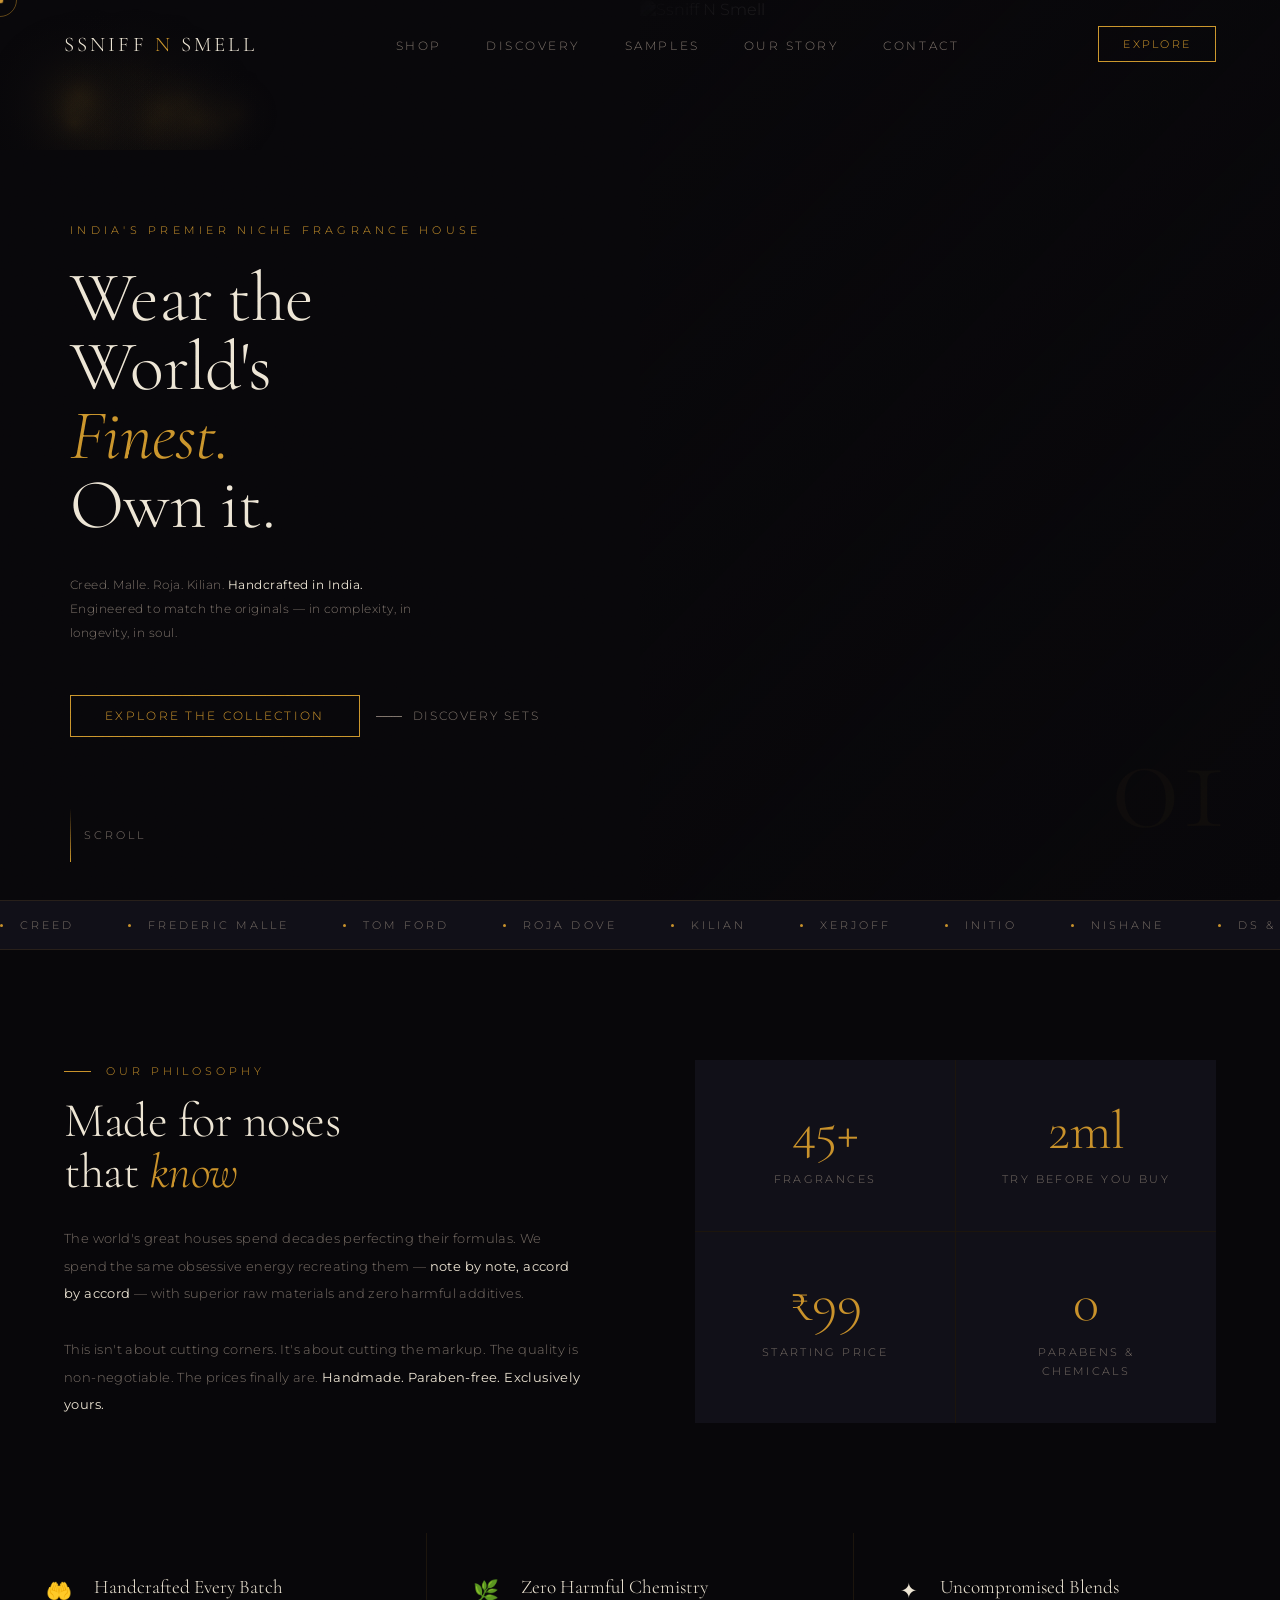
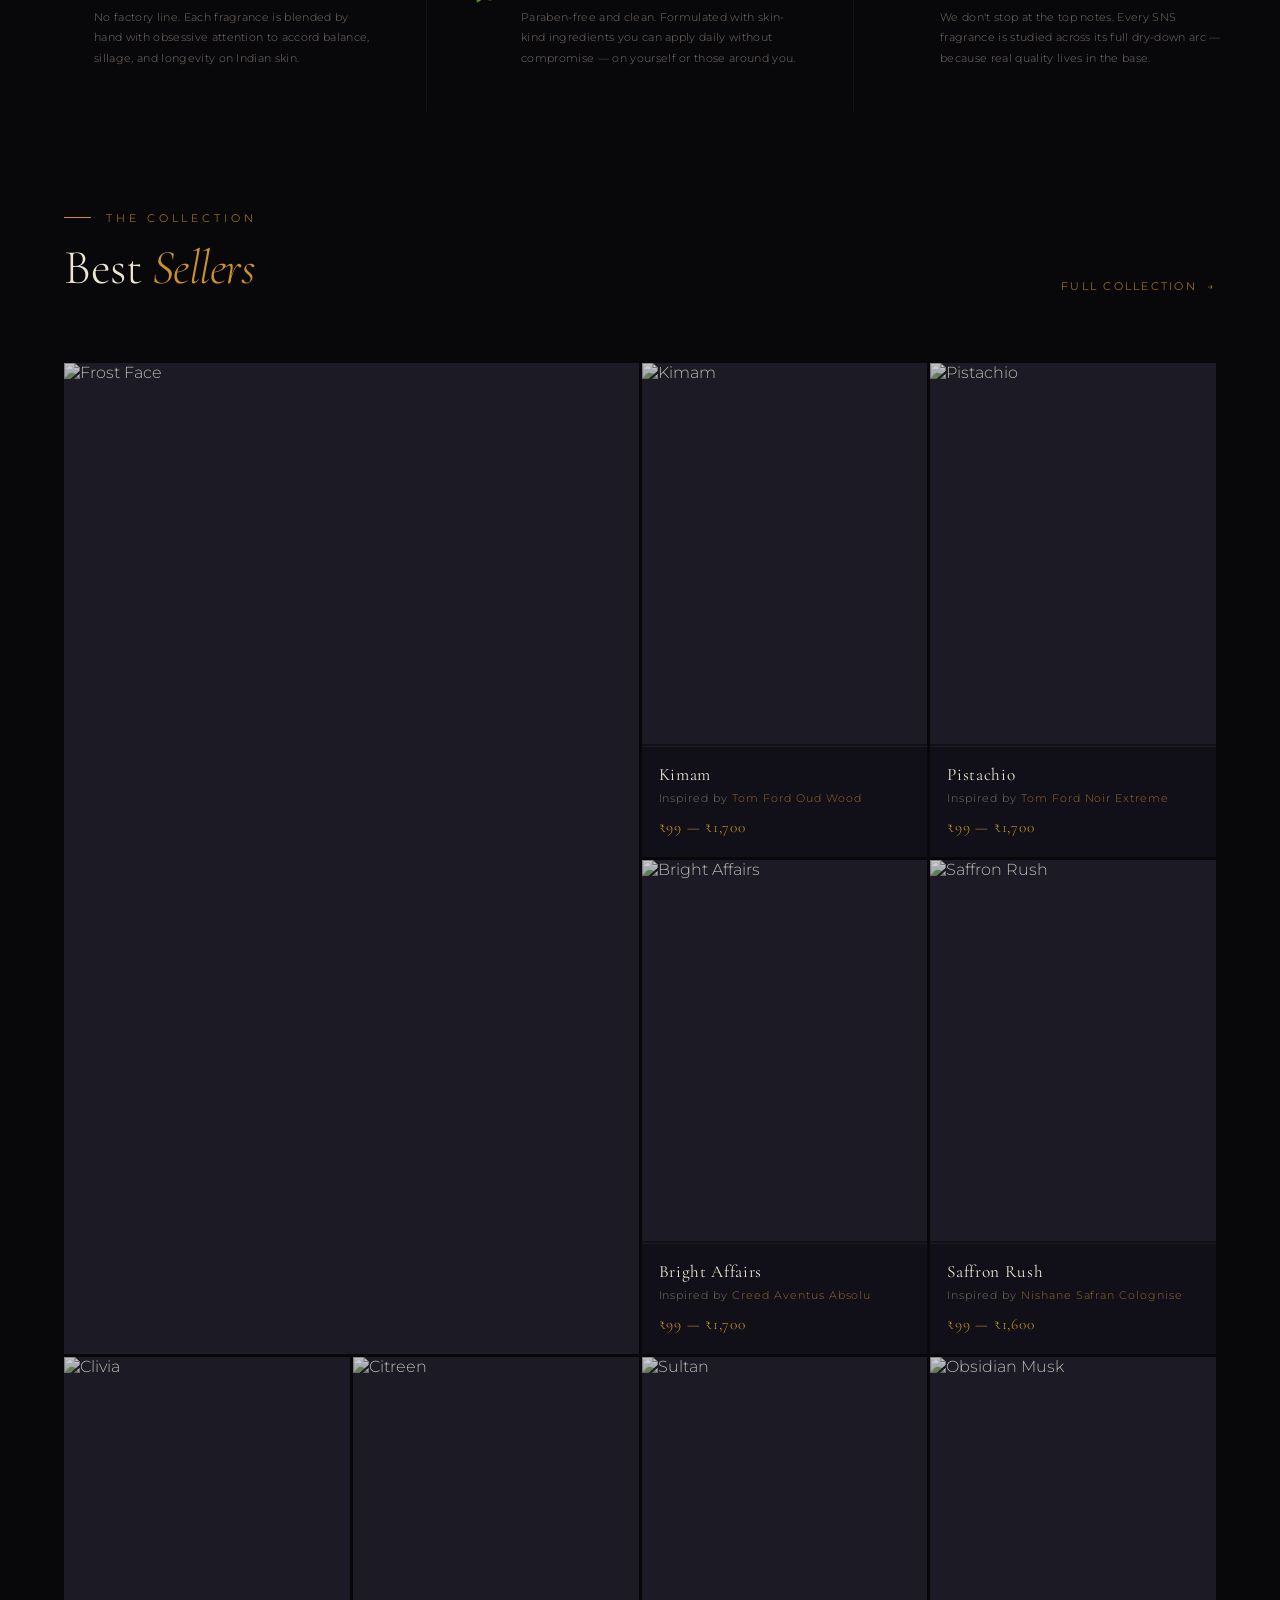
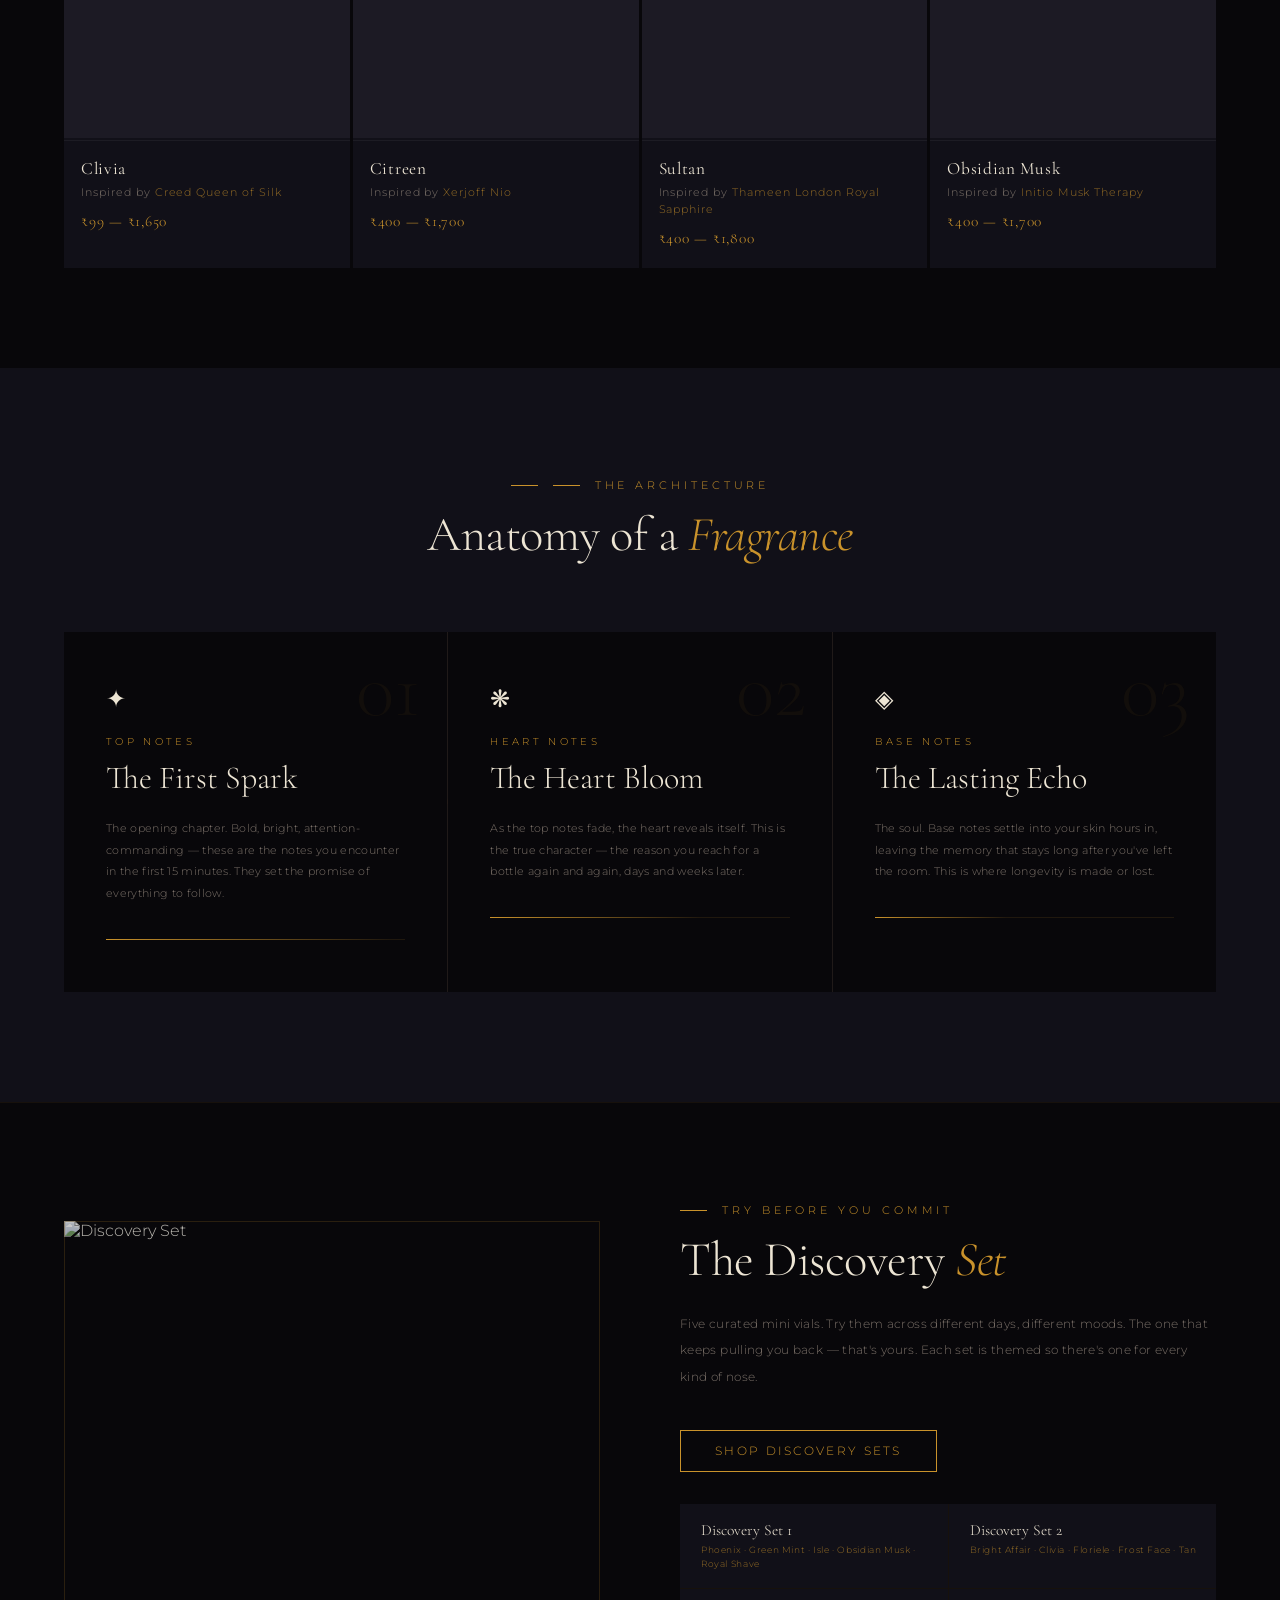
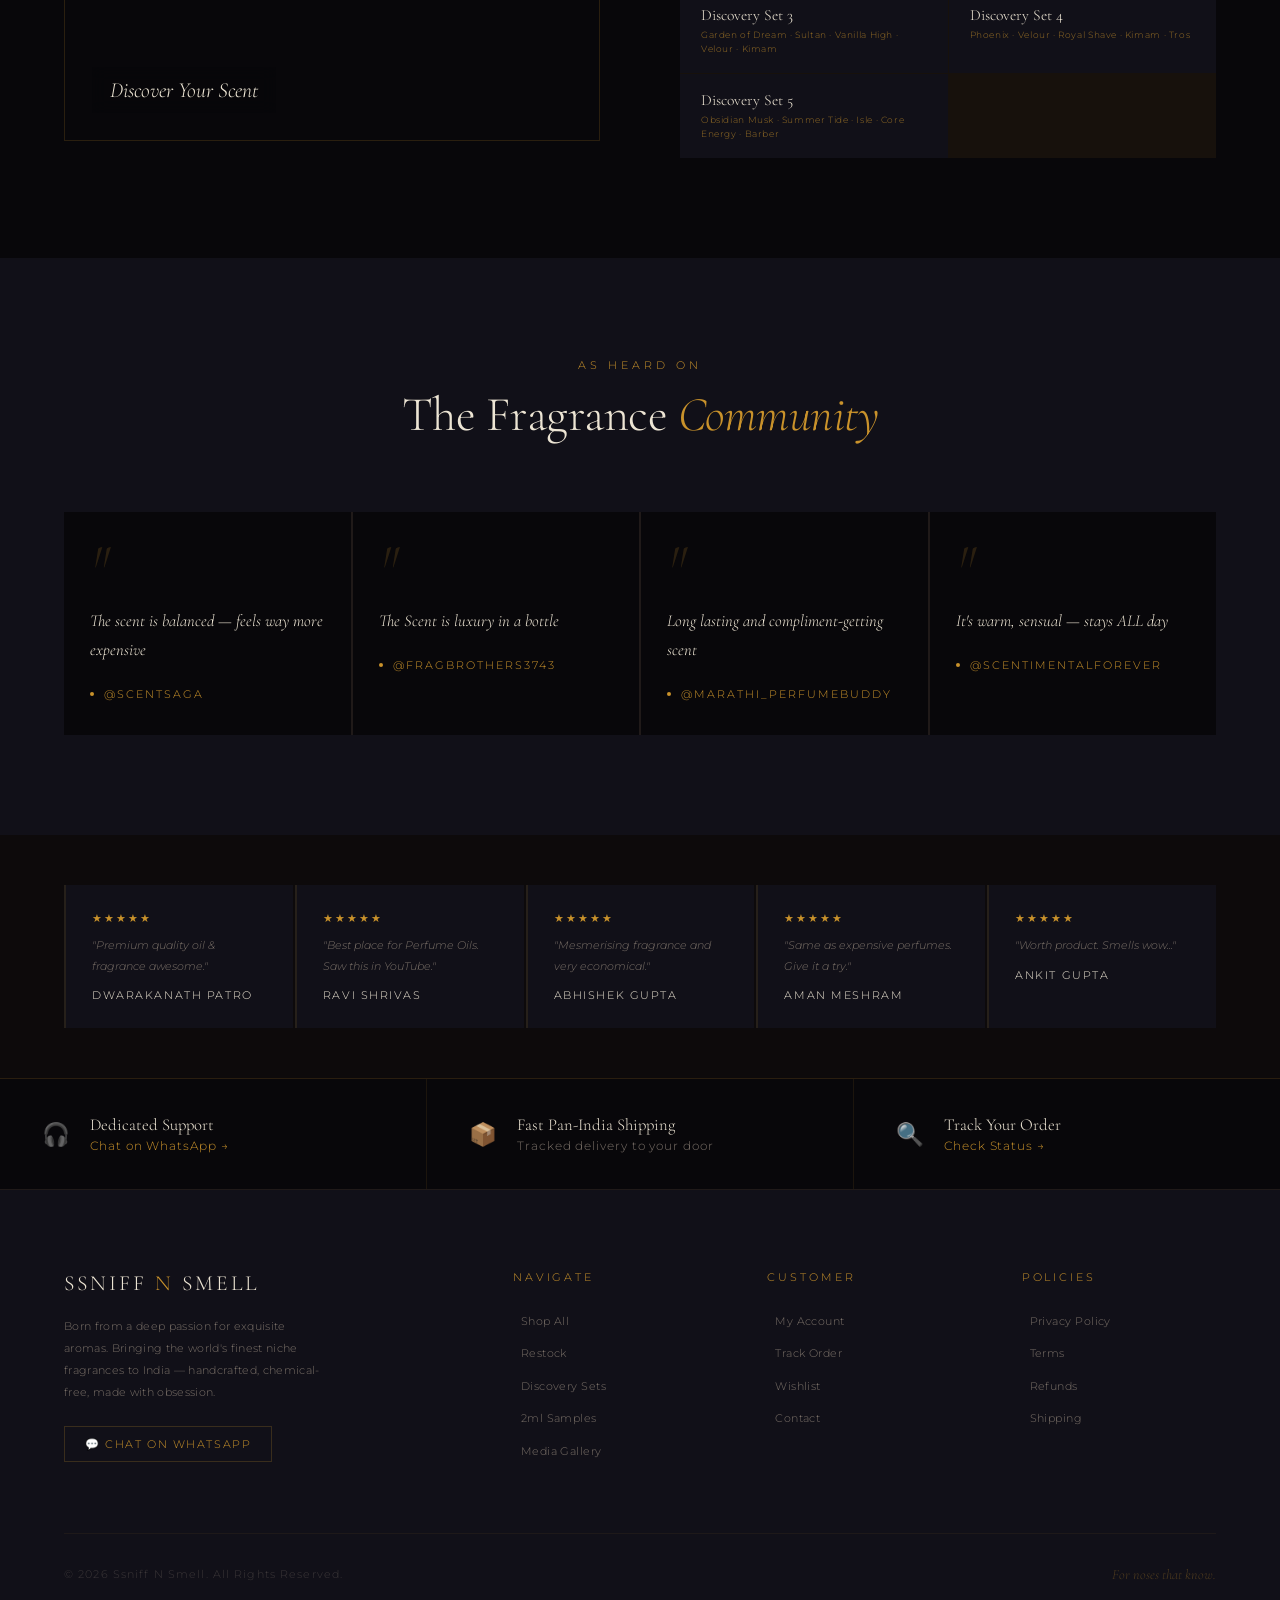
==== commit 525d6311: "final: logo nowrap, button fixes, stress test clean" ====
--- a/index.html
+++ b/index.html
@@ -48,7 +48,7 @@
 .htitle em{font-style:italic;color:var(--gold);}
 .hsub{font-size:.76rem;line-height:2;color:var(--dust);max-width:360px;margin-bottom:50px;letter-spacing:.04em;opacity:0;animation:fu .9s ease .8s forwards;}
 .hsub strong{color:var(--parch);font-weight:400;}
-.hact{display:flex;gap:20px;align-items:center;opacity:0;animation:fu .9s ease 1s forwards;}
+.hact{display:flex;gap:16px;align-items:center;flex-wrap:wrap;opacity:0;animation:fu .9s ease 1s forwards;}
 .bp{display:inline-block;padding:13px 34px;border:1px solid var(--gold);color:var(--gold);font-size:.72rem;letter-spacing:.2em;text-transform:uppercase;text-decoration:none;font-family:'Montserrat',sans-serif;transition:all .4s;cursor:none;}
 .bp:hover{background:var(--gold);color:var(--ink);}
 .bg{display:inline-flex;align-items:center;gap:11px;font-size:.72rem;letter-spacing:.14em;text-transform:uppercase;color:var(--dust);text-decoration:none;transition:color .3s;cursor:none;}
